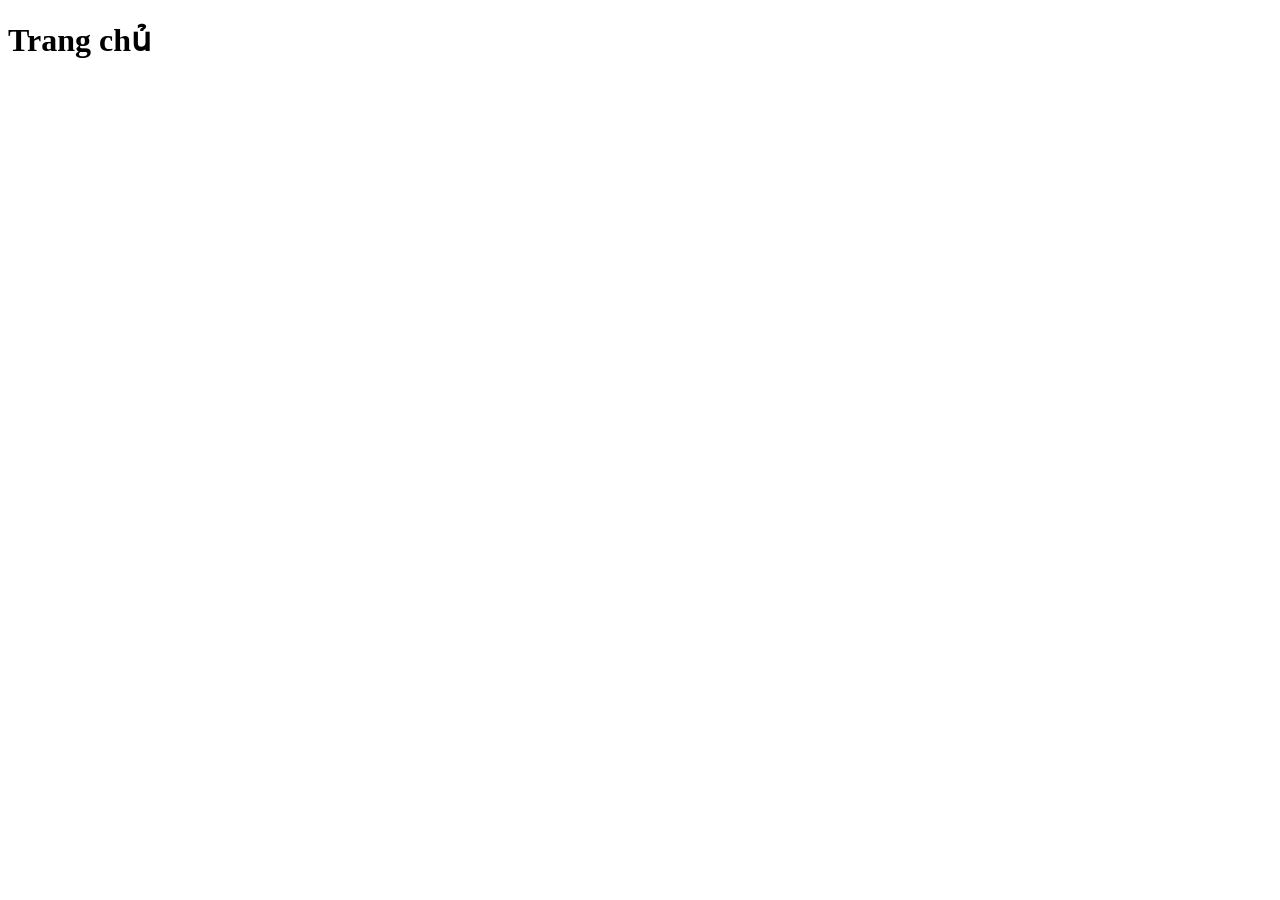
==== index.html @ 049c2d08 "[Khoi-Tao] Cau truc du an, data.js, storage.js, PLAN.md" ====
<!DOCTYPE html>
<html lang="vi">
<head>
  <meta charset="UTF-8">
  <meta name="viewport" content="width=device-width, initial-scale=1">
  <title>Trang chủ - LHU Second Brain</title>
  <link rel="stylesheet" href="css/style.css">
</head>
<body>
  <!-- Chủ file: Hiền. Đây chỉ là khung ban đầu do nhóm trưởng tạo. -->
  <!-- Navbar: copy từ docs/components.md khi Hiền push xong (KB-12) -->
  <header></header>

  <main>
    <h1>Trang chủ</h1>
  </main>

  <footer></footer>

  <!-- Thứ tự nạp script BẮT BUỘC đúng theo mục 8 của PLAN.md; đường dẫn tương đối, không bắt đầu bằng "/" -->
  <script src="js/data.js"></script>
  <script src="js/storage.js"></script>
  <script src="js/logic.js"></script>
  <script src="js/ui.js"></script>
  <script src="js/app.js"></script>
</body>
</html>
---- css/style.css ----
/* style.css - Chủ file: Hiền. biến :root, layout, card, list, responsive. Tiền tố class: kb- */
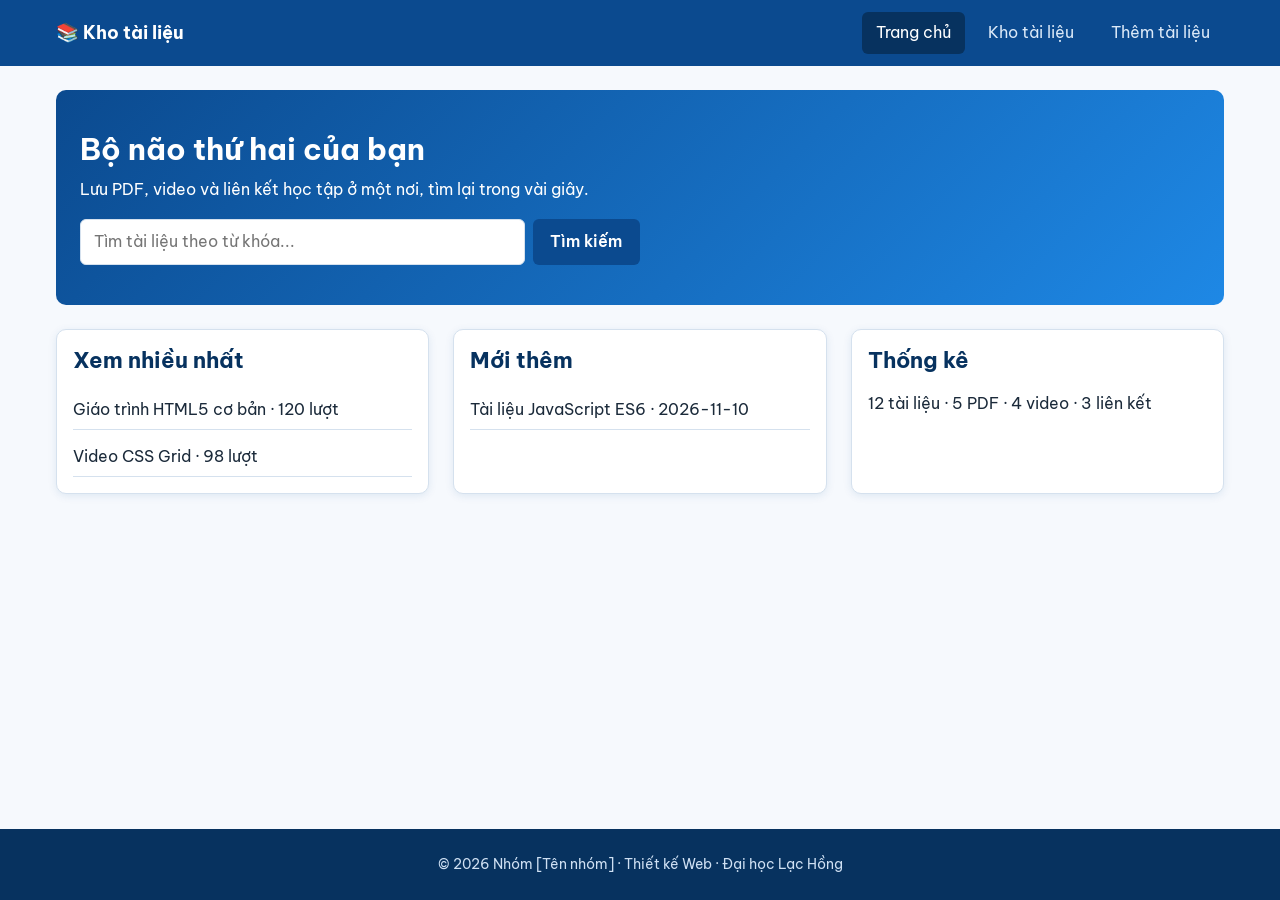
==== commit 92191998: "hoan thanh feature-uiux" ====
--- a/index.html
+++ b/index.html
@@ -3,21 +3,40 @@
 <head>
   <meta charset="UTF-8">
   <meta name="viewport" content="width=device-width, initial-scale=1">
-  <title>Trang chủ - LHU Second Brain</title>
+  <title>Trang chủ · Kho tài liệu cá nhân</title>
   <link rel="stylesheet" href="css/style.css">
 </head>
 <body>
-  <!-- Chủ file: Hiền. Đây chỉ là khung ban đầu do nhóm trưởng tạo. -->
-  <!-- Navbar: copy từ docs/components.md khi Hiền push xong (KB-12) -->
-  <header></header>
-
+  <header class="kb-header">
+    <nav class="kb-nav" aria-label="Điều hướng chính">
+      <a class="kb-brand" href="index.html">📚 Kho tài liệu</a>
+      <input type="checkbox" id="kb-nav-toggle" class="kb-nav__toggle">
+      <label for="kb-nav-toggle" class="kb-nav__burger" aria-label="Mở menu">☰</label>
+      <ul class="kb-nav__menu">
+        <li><a href="index.html" class="kb-active">Trang chủ</a></li>
+        <li><a href="library.html">Kho tài liệu</a></li>
+        <li><a href="add.html">Thêm tài liệu</a></li>
+      </ul>
+    </nav>
+  </header>
   <main>
-    <h1>Trang chủ</h1>
+    <section class="kb-hero">
+      <h1>Bộ não thứ hai của bạn</h1>
+      <p>Lưu PDF, video và liên kết học tập ở một nơi, tìm lại trong vài giây.</p>
+      <form class="kb-hero__search" action="library.html" method="get" role="search">
+        <input class="kb-input" type="search" name="q" placeholder="Tìm tài liệu theo từ khóa..." aria-label="Tìm tài liệu">
+        <button class="kb-btn" type="submit">Tìm kiếm</button>
+      </form>
+    </section>
+    <div class="kb-widgets">
+      <section class="kb-widget"><h2>Xem nhiều nhất</h2><ul id="top-viewed"><li>Giáo trình HTML5 cơ bản · 120 lượt</li><li>Video CSS Grid · 98 lượt</li></ul></section>
+      <section class="kb-widget"><h2>Mới thêm</h2><ul id="recent"><li>Tài liệu JavaScript ES6 · 2026-11-10</li></ul></section>
+      <section class="kb-widget"><h2>Thống kê</h2><div id="stats"><p>12 tài liệu · 5 PDF · 4 video · 3 liên kết</p></div></section>
+    </div>
   </main>
-
-  <footer></footer>
-
-  <!-- Thứ tự nạp script BẮT BUỘC đúng theo mục 8 của PLAN.md; đường dẫn tương đối, không bắt đầu bằng "/" -->
+  <footer class="kb-footer">
+    <p>© 2026 Nhóm [Tên nhóm] · Thiết kế Web · Đại học Lạc Hồng</p>
+  </footer>
   <script src="js/data.js"></script>
   <script src="js/storage.js"></script>
   <script src="js/logic.js"></script>
--- a/css/style.css
+++ b/css/style.css
@@ -1 +1,100 @@
-/* style.css - Chủ file: Hiền. biến :root, layout, card, list, responsive. Tiền tố class: kb- */
+/* KB-11/14/15/16/17/18 · style.css (Hiền) · tiền tố class: kb- */
+@import url('https://fonts.googleapis.com/css2?family=Be+Vietnam+Pro:wght@400;500;600;700&display=swap');
+:root{
+  --kb-primary:#0b4a8f; --kb-primary-dark:#07325f; --kb-accent:#1e88e5; --kb-tint:#e8f1fb;
+  --kb-bg:#f6f9fd; --kb-surface:#fff; --kb-text:#1b2a3a; --kb-muted:#5f7185; --kb-border:#d5e1ee;
+  --kb-pdf:#c62828; --kb-video:#6a1b9a; --kb-link:#00796b;
+  --kb-ok:#2e7d32; --kb-err:#c62828;
+  --kb-radius:10px; --kb-radius-sm:6px; --kb-shadow:0 2px 8px rgba(11,74,143,.10); --kb-shadow-lg:0 8px 20px rgba(11,74,143,.18);
+  --kb-s1:.5rem; --kb-s2:1rem; --kb-s3:1.5rem; --kb-s4:2.5rem;
+  --kb-font:'Be Vietnam Pro',system-ui,-apple-system,'Segoe UI',Roboto,sans-serif;
+}
+*,*::before,*::after{box-sizing:border-box;margin:0;padding:0}
+body{font-family:var(--kb-font);color:var(--kb-text);background:var(--kb-bg);line-height:1.6;min-height:100vh;display:flex;flex-direction:column}
+main{flex:1;width:100%;max-width:1200px;margin:0 auto;padding:var(--kb-s3) var(--kb-s2)}
+a{color:var(--kb-primary);text-decoration:none} img{max-width:100%;display:block}
+h1,h2,h3{line-height:1.3;color:var(--kb-primary-dark)} h2{font-size:1.35rem;margin-bottom:var(--kb-s2)}
+:focus-visible{outline:3px solid var(--kb-accent);outline-offset:2px}
+
+/* Navbar */
+.kb-header{background:var(--kb-primary);position:sticky;top:0;z-index:50}
+.kb-nav{max-width:1200px;margin:0 auto;padding:.75rem var(--kb-s2);display:flex;align-items:center;justify-content:space-between;flex-wrap:wrap}
+.kb-brand{color:#fff;font-weight:700;font-size:1.15rem}
+.kb-nav__toggle{display:none}
+.kb-nav__burger{display:none;color:#fff;font-size:1.6rem;cursor:pointer;min-width:44px;min-height:44px;text-align:center;line-height:44px}
+.kb-nav__menu{display:flex;gap:var(--kb-s1);list-style:none}
+.kb-nav__menu a{color:#dbe9f8;padding:.5rem .9rem;border-radius:var(--kb-radius-sm);display:block;transition:background .2s}
+.kb-nav__menu a:hover,.kb-nav__menu a.kb-active{background:var(--kb-primary-dark);color:#fff}
+.kb-footer{background:var(--kb-primary-dark);color:#cfe0f3;text-align:center;padding:var(--kb-s3) var(--kb-s2);font-size:.9rem}
+
+/* Hero + widget (trang chủ) */
+.kb-hero{background:linear-gradient(135deg,var(--kb-primary),var(--kb-accent));color:#fff;border-radius:var(--kb-radius);padding:var(--kb-s4) var(--kb-s3);margin-bottom:var(--kb-s3)}
+.kb-hero h1{color:#fff;font-size:1.9rem;margin-bottom:var(--kb-s1)}
+.kb-hero p{margin-bottom:var(--kb-s2);max-width:60ch}
+.kb-hero__search{display:flex;gap:var(--kb-s1);max-width:560px}
+.kb-widgets{display:grid;grid-template-columns:repeat(3,1fr);gap:var(--kb-s3)}
+.kb-widget{background:var(--kb-surface);border:1px solid var(--kb-border);border-radius:var(--kb-radius);padding:var(--kb-s2);box-shadow:var(--kb-shadow)}
+.kb-widget ul{list-style:none;display:grid;gap:var(--kb-s1)}
+.kb-widget li{padding:.4rem 0;border-bottom:1px solid var(--kb-border)}
+
+/* Thanh công cụ */
+.kb-toolbar{display:flex;gap:var(--kb-s1);flex-wrap:wrap;align-items:center;background:var(--kb-surface);border:1px solid var(--kb-border);border-radius:var(--kb-radius);padding:var(--kb-s2);margin-bottom:var(--kb-s2)}
+.kb-input,.kb-select{font:inherit;padding:.6rem .8rem;border:1px solid var(--kb-border);border-radius:var(--kb-radius-sm);background:#fff;min-height:44px}
+.kb-input{flex:1 1 240px} .kb-input:focus,.kb-select:focus{border-color:var(--kb-accent)}
+.kb-btn{font:inherit;font-weight:600;padding:.6rem 1.1rem;min-height:44px;border:0;border-radius:var(--kb-radius-sm);background:var(--kb-primary);color:#fff;cursor:pointer;transition:background .2s}
+.kb-btn:hover{background:var(--kb-primary-dark)} .kb-btn:disabled{opacity:.5;cursor:not-allowed}
+.kb-btn--ghost{background:var(--kb-tint);color:var(--kb-primary)} .kb-btn--ghost:hover{background:var(--kb-border)}
+.kb-btn--active{background:var(--kb-primary);color:#fff}
+.kb-view-toggle{display:flex;gap:4px}
+.kb-result-count{color:var(--kb-muted);margin:var(--kb-s1) 0 var(--kb-s2)}
+
+/* Chip tag */
+.kb-chips{display:flex;flex-wrap:wrap;gap:var(--kb-s1);margin-bottom:var(--kb-s1)}
+.kb-chip{font:inherit;font-size:.85rem;padding:.35rem .85rem;min-height:36px;border:1px solid var(--kb-border);border-radius:999px;background:#fff;color:var(--kb-primary);cursor:pointer;transition:all .2s}
+.kb-chip:hover{background:var(--kb-tint);border-color:var(--kb-accent)}
+.kb-chip--active{background:var(--kb-primary);border-color:var(--kb-primary);color:#fff}
+
+/* Badge định dạng */
+.kb-badge{display:inline-block;font-size:.75rem;font-weight:700;padding:.15rem .6rem;border-radius:4px;color:#fff;background:var(--kb-primary)}
+.kb-badge--pdf{background:var(--kb-pdf)} .kb-badge--video{background:var(--kb-video)} .kb-badge--link{background:var(--kb-link)}
+
+/* Card view (mặc định) – CSS Grid */
+.kb-doc-container{display:grid;grid-template-columns:repeat(3,1fr);gap:var(--kb-s3)}
+.kb-card{background:var(--kb-surface);border:1px solid var(--kb-border);border-radius:var(--kb-radius);padding:var(--kb-s2);box-shadow:var(--kb-shadow);display:flex;flex-direction:column;gap:var(--kb-s1);transition:transform .2s,box-shadow .2s}
+.kb-card:hover{transform:translateY(-3px);box-shadow:var(--kb-shadow-lg)}
+.kb-card__title{font-size:1.05rem} .kb-card__title a{color:inherit}
+.kb-card__desc{color:var(--kb-muted);font-size:.92rem;display:-webkit-box;-webkit-line-clamp:2;-webkit-box-orient:vertical;overflow:hidden}
+.kb-card__tags{list-style:none;display:flex;flex-wrap:wrap;gap:4px}
+.kb-tag{font-size:.75rem;background:var(--kb-tint);color:var(--kb-primary);padding:.1rem .55rem;border-radius:999px}
+.kb-card__meta{margin-top:auto;display:flex;justify-content:space-between;font-size:.8rem;color:var(--kb-muted)}
+
+/* List view (Flexbox) – thêm class lên #doc-container */
+.kb-doc-container.kb-view-list{display:flex;flex-direction:column;gap:var(--kb-s1)}
+.kb-view-list .kb-card{flex-direction:row;align-items:center;flex-wrap:wrap;gap:var(--kb-s2);padding:.75rem var(--kb-s2)}
+.kb-view-list .kb-card__title{flex:1 1 220px;min-width:0}
+.kb-view-list .kb-card__desc{display:none}
+.kb-view-list .kb-card__meta{margin-top:0;gap:var(--kb-s2);justify-content:flex-start}
+.kb-view-list .kb-card:hover{transform:none}
+
+/* Trạng thái rỗng + toast */
+.kb-empty{grid-column:1/-1;text-align:center;padding:var(--kb-s4) var(--kb-s2);background:var(--kb-surface);border:2px dashed var(--kb-border);border-radius:var(--kb-radius);color:var(--kb-muted)}
+.kb-empty p{margin-bottom:var(--kb-s2)}
+.kb-toast{position:fixed;bottom:1.25rem;left:50%;transform:translateX(-50%);padding:.75rem 1.25rem;border-radius:var(--kb-radius-sm);color:#fff;box-shadow:var(--kb-shadow-lg);z-index:100;animation:kb-pop .25s ease}
+.kb-toast--success{background:var(--kb-ok)} .kb-toast--error{background:var(--kb-err)}
+@keyframes kb-pop{from{opacity:0;transform:translate(-50%,10px)}to{opacity:1;transform:translate(-50%,0)}}
+@media (prefers-reduced-motion:reduce){*{transition:none!important;animation:none!important}}
+
+/* Responsive */
+@media (max-width:1024px){.kb-doc-container{grid-template-columns:repeat(2,1fr)}.kb-widgets{grid-template-columns:1fr 1fr}}
+@media (max-width:768px){
+  .kb-nav__burger{display:block}
+  .kb-nav__menu{display:none;flex-direction:column;width:100%;padding-top:var(--kb-s1)}
+  .kb-nav__toggle:checked ~ .kb-nav__menu{display:flex}
+  .kb-toolbar{flex-direction:column;align-items:stretch}
+  .kb-view-toggle .kb-btn{flex:1}
+}
+@media (max-width:600px){
+  .kb-doc-container,.kb-widgets{grid-template-columns:1fr}
+  .kb-hero{padding:var(--kb-s3) var(--kb-s2)} .kb-hero h1{font-size:1.5rem}
+  .kb-hero__search{flex-direction:column}
+}
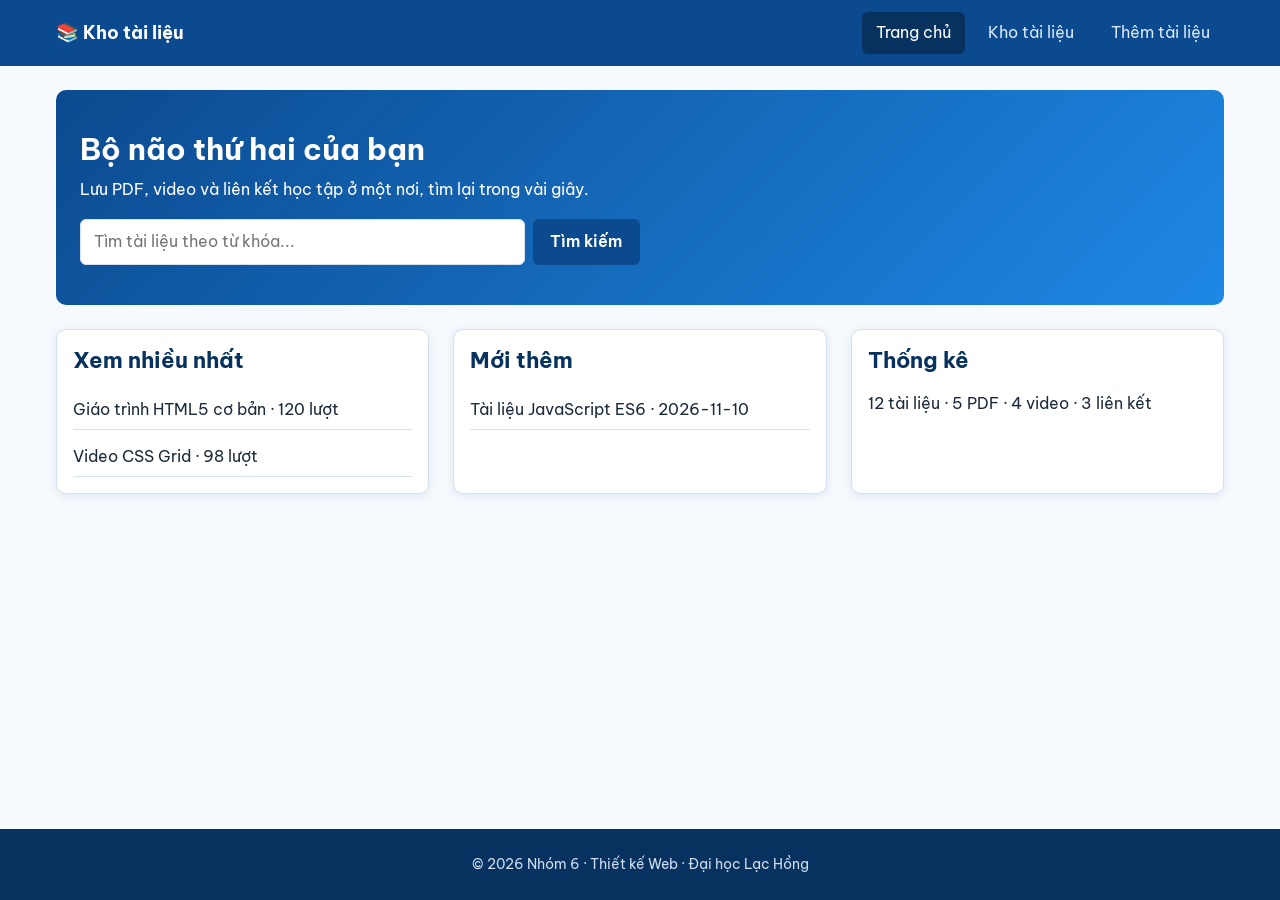
==== commit f0adb293: "sua html" ====
--- a/index.html
+++ b/index.html
@@ -35,7 +35,7 @@
     </div>
   </main>
   <footer class="kb-footer">
-    <p>© 2026 Nhóm [Tên nhóm] · Thiết kế Web · Đại học Lạc Hồng</p>
+    <p>© 2026 Nhóm 6 · Thiết kế Web · Đại học Lạc Hồng</p>
   </footer>
   <script src="js/data.js"></script>
   <script src="js/storage.js"></script>
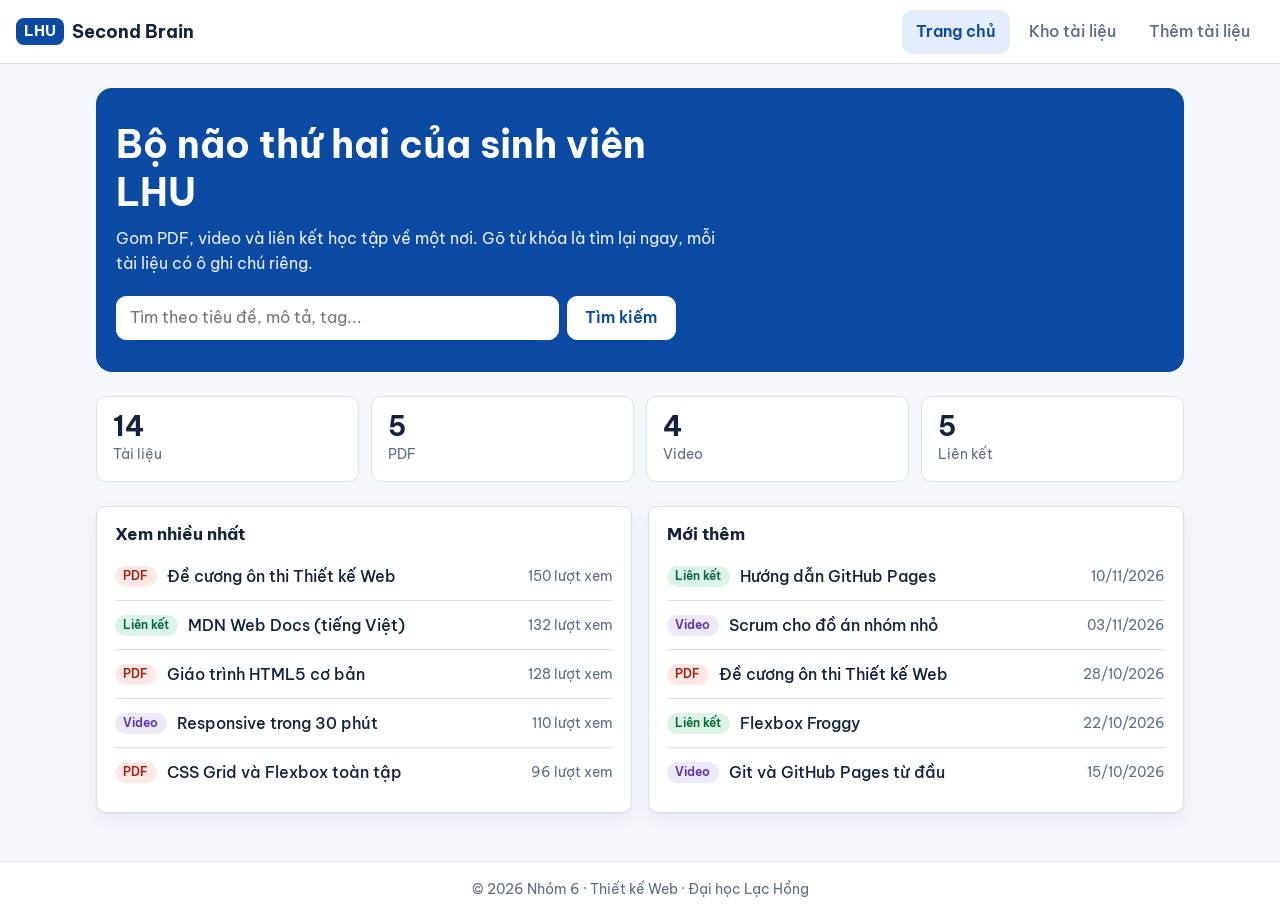
==== commit 1dad17d2: "[Single-Page] Thay 4 trang bằng bản một trang index.html" ====
--- a/index.html
+++ b/index.html
@@ -1,46 +1,499 @@
 <!DOCTYPE html>
 <html lang="vi">
 <head>
-  <meta charset="UTF-8">
-  <meta name="viewport" content="width=device-width, initial-scale=1">
-  <title>Trang chủ · Kho tài liệu cá nhân</title>
-  <link rel="stylesheet" href="css/style.css">
+<meta charset="UTF-8">
+<meta name="viewport" content="width=device-width, initial-scale=1, viewport-fit=cover">
+<title>LHU Second Brain · Kho tài liệu cá nhân</title>
+<link rel="preconnect" href="https://fonts.googleapis.com">
+<link rel="stylesheet" href="https://fonts.googleapis.com/css2?family=Be+Vietnam+Pro:wght@400;500;600;700&display=swap">
+<style>
+:root{
+  --bg:#f4f7fc;--surface:#fff;--ink:#14213d;--muted:#5b6b88;--line:#d9e1ef;
+  --primary:#0b4aa2;--primary-ink:#fff;--primary-soft:#e4edfb;--danger:#b42318;--ok:#067647;
+  --pdf-bg:#fde8e6;--pdf-fg:#a3200f;--video-bg:#eee8fb;--video-fg:#5a32b0;--link-bg:#dcf4e6;--link-fg:#05683e;
+  --r:10px;--shadow:0 1px 2px rgba(20,33,61,.06),0 6px 18px rgba(20,33,61,.06);
+  --font:"Be Vietnam Pro",system-ui,-apple-system,"Segoe UI",Roboto,Arial,sans-serif;
+  color-scheme:light;
+  box-sizing:border-box;padding-top:env(safe-area-inset-top,0px);padding-bottom:env(safe-area-inset-bottom,0px);
+}
+@media (prefers-color-scheme:dark){:root:not([data-theme="light"]){
+  --bg:#0c1426;--surface:#14203a;--ink:#e8eefb;--muted:#9fb0cf;--line:#26385c;
+  --primary:#6aa4ff;--primary-ink:#06142e;--primary-soft:#1a2c52;--danger:#ff8a7a;--ok:#5fd39b;
+  --pdf-bg:#4a1d18;--pdf-fg:#ffb4a8;--video-bg:#33265c;--video-fg:#cdb8ff;--link-bg:#12402c;--link-fg:#8be0b4;
+  --shadow:none;color-scheme:dark}}
+:root[data-theme="dark"]{
+  --bg:#0c1426;--surface:#14203a;--ink:#e8eefb;--muted:#9fb0cf;--line:#26385c;
+  --primary:#6aa4ff;--primary-ink:#06142e;--primary-soft:#1a2c52;--danger:#ff8a7a;--ok:#5fd39b;
+  --pdf-bg:#4a1d18;--pdf-fg:#ffb4a8;--video-bg:#33265c;--video-fg:#cdb8ff;--link-bg:#12402c;--link-fg:#8be0b4;
+  --shadow:none;color-scheme:dark}
+html{height:100%;scroll-padding-top:env(safe-area-inset-top,0px)}
+*,*::before,*::after{box-sizing:inherit}
+body{margin:0;min-height:100%;background:var(--bg);color:var(--ink);font:400 16px/1.6 var(--font);display:flex;flex-direction:column}
+h1,h2,h3{line-height:1.25;margin:0}
+button,input,select,textarea{font:inherit;color:inherit}
+a{color:var(--primary)}
+:focus-visible{outline:3px solid var(--primary);outline-offset:2px}
+.wrap{width:100%;max-width:1120px;margin:0 auto;padding:0 1rem}
+
+/* Header */
+.top{background:var(--surface);border-bottom:1px solid var(--line)}
+.nav{display:flex;align-items:center;justify-content:space-between;gap:.75rem;flex-wrap:wrap;padding:.6rem 1rem}
+.brand{font-weight:700;font-size:1.1rem;color:var(--ink);text-decoration:none;display:flex;gap:.5rem;align-items:center}
+.brand b{background:var(--primary);color:var(--primary-ink);border-radius:8px;padding:.1rem .5rem;font-size:.95rem}
+.menu{display:flex;gap:.25rem;list-style:none;margin:0;padding:0;flex-wrap:wrap}
+.menu a{display:inline-flex;align-items:center;min-height:44px;padding:0 .9rem;border-radius:var(--r);text-decoration:none;color:var(--muted);font-weight:500}
+.menu a:hover{background:var(--primary-soft);color:var(--ink)}
+.menu a[aria-current="page"]{background:var(--primary-soft);color:var(--primary);font-weight:600}
+main{flex:1;padding:1.5rem 0 3rem}
+.view[hidden]{display:none}
+
+/* Buttons & fields */
+.btn{display:inline-flex;align-items:center;justify-content:center;gap:.4rem;min-height:44px;padding:0 1.1rem;border-radius:var(--r);border:1px solid var(--primary);background:var(--primary);color:var(--primary-ink);font-weight:600;cursor:pointer;text-decoration:none;transition:filter .15s,background .15s}
+.btn:hover{filter:brightness(1.08)}
+.btn:disabled,.btn[aria-disabled="true"]{opacity:.45;cursor:not-allowed;filter:none}
+.btn.ghost{background:transparent;color:var(--primary)}
+.btn.ghost:hover{background:var(--primary-soft)}
+.btn.danger{background:transparent;border-color:var(--danger);color:var(--danger)}
+.input{width:100%;min-height:44px;padding:.5rem .8rem;border:1px solid var(--line);border-radius:var(--r);background:var(--surface)}
+textarea.input{resize:vertical;min-height:7rem}
+.input[aria-invalid="true"]{border-color:var(--danger)}
+.err{display:block;min-height:1.25rem;color:var(--danger);font-size:.85rem}
+
+/* Hero */
+.hero{background:var(--primary);color:var(--primary-ink);border-radius:16px;padding:2rem 1.25rem;margin-bottom:1.5rem}
+.hero h1{font-size:clamp(1.6rem,4vw,2.4rem);max-width:20ch}
+.hero p{margin:.6rem 0 1.2rem;max-width:56ch;opacity:.92}
+.hero form{display:flex;gap:.5rem;flex-wrap:wrap;max-width:560px}
+.hero .input{flex:1 1 220px;color:#14213d;background:#fff;border-color:#fff}
+.hero .btn{background:#fff;color:#0b4aa2;border-color:#fff}
+
+/* Home */
+.stats{display:grid;grid-template-columns:repeat(4,1fr);gap:.75rem;margin-bottom:1.5rem}
+.stat{background:var(--surface);border:1px solid var(--line);border-radius:var(--r);padding:.9rem 1rem}
+.stat strong{display:block;font-size:1.7rem;line-height:1.1}
+.stat span{color:var(--muted);font-size:.9rem}
+.cols{display:grid;grid-template-columns:1fr 1fr;gap:1rem}
+.panel{background:var(--surface);border:1px solid var(--line);border-radius:var(--r);padding:1rem 1.1rem;box-shadow:var(--shadow)}
+.panel h2{font-size:1.05rem;margin-bottom:.5rem}
+.rows{list-style:none;margin:0;padding:0}
+.rows li+li{border-top:1px solid var(--line)}
+.row-btn{width:100%;display:flex;align-items:center;gap:.6rem;min-height:48px;padding:.4rem 0;background:none;border:0;text-align:left;cursor:pointer}
+.row-btn:hover .row-t{color:var(--primary)}
+.row-t{flex:1;font-weight:500;min-width:0}
+.row-m{color:var(--muted);font-size:.85rem;white-space:nowrap}
+
+/* Badge, chips */
+.badge{display:inline-block;padding:.05rem .55rem;border-radius:99px;font-size:.78rem;font-weight:600;white-space:nowrap}
+.badge.pdf{background:var(--pdf-bg);color:var(--pdf-fg)}
+.badge.video{background:var(--video-bg);color:var(--video-fg)}
+.badge.link{background:var(--link-bg);color:var(--link-fg)}
+.chips{display:flex;flex-wrap:wrap;gap:.4rem}
+.chip{min-height:44px;padding:0 .9rem;border-radius:99px;border:1px solid var(--line);background:var(--surface);cursor:pointer;transition:background .15s}
+.chip:hover{background:var(--primary-soft)}
+.chip[aria-pressed="true"]{background:var(--primary);border-color:var(--primary);color:var(--primary-ink);font-weight:600}
+.tag{display:inline-block;padding:0 .5rem;border-radius:6px;background:var(--primary-soft);color:var(--primary);font-size:.8rem}
+
+/* Library */
+.page-h{font-size:1.6rem;margin-bottom:1rem}
+.toolbar{display:grid;grid-template-columns:1fr auto auto auto;gap:.5rem;margin-bottom:.9rem}
+.seg{display:flex;border:1px solid var(--line);border-radius:var(--r);overflow:hidden}
+.seg button{min-height:44px;padding:0 .9rem;border:0;background:var(--surface);cursor:pointer}
+.seg button[aria-pressed="true"]{background:var(--primary);color:var(--primary-ink);font-weight:600}
+.count{color:var(--muted);margin:.9rem 0 .75rem}
+.docs.card-view{display:grid;grid-template-columns:repeat(3,1fr);gap:1rem}
+.doc{background:var(--surface);border:1px solid var(--line);border-radius:var(--r);padding:1rem;cursor:pointer;display:flex;flex-direction:column;gap:.5rem;transition:border-color .15s,box-shadow .15s}
+.doc:hover{border-color:var(--primary);box-shadow:var(--shadow)}
+.doc h3{font-size:1.02rem}
+.doc .desc{margin:0;color:var(--muted);font-size:.92rem;display:-webkit-box;-webkit-line-clamp:2;-webkit-box-orient:vertical;overflow:hidden}
+.doc .tags{display:flex;flex-wrap:wrap;gap:.3rem}
+.doc .meta{margin-top:auto;display:flex;justify-content:space-between;gap:.5rem;color:var(--muted);font-size:.82rem}
+.docs.list-view{display:flex;flex-direction:column;gap:.5rem}
+.list-view .doc{flex-direction:row;flex-wrap:wrap;align-items:center;gap:.4rem .8rem;padding:.6rem .9rem}
+.list-view .doc h3{flex:1 1 220px;min-width:0}
+.list-view .doc .desc{display:none}
+.list-view .doc .meta{margin:0;gap:.8rem}
+.empty{text-align:center;padding:2.5rem 1rem;background:var(--surface);border:1px dashed var(--line);border-radius:var(--r)}
+.empty h2{font-size:1.15rem;margin-bottom:.4rem}
+.empty p{color:var(--muted);margin:0 0 1rem}
+
+/* Detail & form */
+.back{margin-bottom:1rem}
+.grid2{display:grid;grid-template-columns:1.3fr 1fr;gap:1rem;align-items:start}
+.card{background:var(--surface);border:1px solid var(--line);border-radius:var(--r);padding:1.25rem;box-shadow:var(--shadow)}
+.dmeta{display:flex;flex-wrap:wrap;gap:.4rem .9rem;align-items:center;color:var(--muted);font-size:.9rem;margin-bottom:.7rem}
+.card h1{font-size:1.6rem;margin-bottom:.7rem}
+.sum{background:var(--bg);border-radius:var(--r);padding:.8rem 1rem;margin:1rem 0}
+.sum b{display:block;font-size:.85rem;color:var(--muted);margin-bottom:.2rem}
+.sum p{margin:0}
+.actions{display:flex;gap:.5rem;flex-wrap:wrap;margin-top:.5rem}
+.foot{display:flex;justify-content:space-between;gap:.5rem;margin:.2rem 0 .6rem;color:var(--muted);font-size:.85rem}
+.rel{margin-top:1.5rem}
+.rel h2{font-size:1.1rem;margin-bottom:.6rem}
+.sub{color:var(--muted);margin:.2rem 0 1rem}
+.form{max-width:680px}
+.f2{display:grid;grid-template-columns:2fr 1fr;gap:1rem}
+label{display:block;font-weight:600;margin-bottom:.25rem}
+label small{font-weight:400;color:var(--muted)}
+.fg{margin-bottom:.4rem}
+.state{max-width:520px;margin:2rem auto;text-align:center}
+
+/* Toast */
+.toast{position:fixed;left:50%;bottom:calc(1.25rem + env(safe-area-inset-bottom,0px));transform:translate(-50%,20px);opacity:0;pointer-events:none;background:var(--ink);color:var(--bg);padding:.7rem 1.1rem;border-radius:var(--r);font-weight:500;transition:opacity .2s,transform .2s;max-width:90vw;z-index:20}
+.toast.show{opacity:1;transform:translate(-50%,0)}
+.toast.error{background:var(--danger);color:#fff}
+.foot-site{border-top:1px solid var(--line);background:var(--surface);color:var(--muted);text-align:center;padding:1rem;font-size:.88rem}
+
+@media (max-width:900px){
+  .docs.card-view{grid-template-columns:repeat(2,1fr)}
+  .grid2,.cols{grid-template-columns:1fr}
+  .toolbar{grid-template-columns:1fr 1fr}
+  .toolbar .input{grid-column:1/-1}
+}
+@media (max-width:560px){
+  .docs.card-view{grid-template-columns:1fr}
+  .stats{grid-template-columns:repeat(2,1fr)}
+  .f2{grid-template-columns:1fr}
+  .toolbar{grid-template-columns:1fr}
+  .seg button{flex:1}
+}
+@media (prefers-reduced-motion:reduce){*{transition:none!important}}
+</style>
 </head>
 <body>
-  <header class="kb-header">
-    <nav class="kb-nav" aria-label="Điều hướng chính">
-      <a class="kb-brand" href="index.html">📚 Kho tài liệu</a>
-      <input type="checkbox" id="kb-nav-toggle" class="kb-nav__toggle">
-      <label for="kb-nav-toggle" class="kb-nav__burger" aria-label="Mở menu">☰</label>
-      <ul class="kb-nav__menu">
-        <li><a href="index.html" class="kb-active">Trang chủ</a></li>
-        <li><a href="library.html">Kho tài liệu</a></li>
-        <li><a href="add.html">Thêm tài liệu</a></li>
-      </ul>
-    </nav>
-  </header>
-  <main>
-    <section class="kb-hero">
-      <h1>Bộ não thứ hai của bạn</h1>
-      <p>Lưu PDF, video và liên kết học tập ở một nơi, tìm lại trong vài giây.</p>
-      <form class="kb-hero__search" action="library.html" method="get" role="search">
-        <input class="kb-input" type="search" name="q" placeholder="Tìm tài liệu theo từ khóa..." aria-label="Tìm tài liệu">
-        <button class="kb-btn" type="submit">Tìm kiếm</button>
-      </form>
-    </section>
-    <div class="kb-widgets">
-      <section class="kb-widget"><h2>Xem nhiều nhất</h2><ul id="top-viewed"><li>Giáo trình HTML5 cơ bản · 120 lượt</li><li>Video CSS Grid · 98 lượt</li></ul></section>
-      <section class="kb-widget"><h2>Mới thêm</h2><ul id="recent"><li>Tài liệu JavaScript ES6 · 2026-11-10</li></ul></section>
-      <section class="kb-widget"><h2>Thống kê</h2><div id="stats"><p>12 tài liệu · 5 PDF · 4 video · 3 liên kết</p></div></section>
+<header class="top">
+  <nav class="nav" aria-label="Điều hướng chính">
+    <a class="brand" href="#home"><b>LHU</b> Second Brain</a>
+    <ul class="menu">
+      <li><a href="#home" data-nav="home">Trang chủ</a></li>
+      <li><a href="#library" data-nav="library">Kho tài liệu</a></li>
+      <li><a href="#add" data-nav="add">Thêm tài liệu</a></li>
+    </ul>
+  </nav>
+</header>
+
+<main>
+<div class="wrap">
+
+<!-- TRANG CHỦ -->
+<section class="view" id="v-home" hidden>
+  <div class="hero">
+    <h1>Bộ não thứ hai của sinh viên LHU</h1>
+    <p>Gom PDF, video và liên kết học tập về một nơi. Gõ từ khóa là tìm lại ngay, mỗi tài liệu có ô ghi chú riêng.</p>
+    <form id="hero-form" role="search">
+      <input class="input" id="hero-q" type="search" placeholder="Tìm theo tiêu đề, mô tả, tag..." aria-label="Tìm tài liệu" autocomplete="off">
+      <button class="btn" type="submit">Tìm kiếm</button>
+    </form>
+  </div>
+  <div class="stats" id="stats"></div>
+  <div class="cols">
+    <section class="panel"><h2>Xem nhiều nhất</h2><ul class="rows" id="top-viewed"></ul></section>
+    <section class="panel"><h2>Mới thêm</h2><ul class="rows" id="recent"></ul></section>
+  </div>
+</section>
+
+<!-- KHO TÀI LIỆU -->
+<section class="view" id="v-library" hidden>
+  <h1 class="page-h">Kho tài liệu</h1>
+  <div class="toolbar">
+    <input class="input" id="search-input" type="search" placeholder="Tìm theo tiêu đề, mô tả, tag..." aria-label="Tìm tài liệu" autocomplete="off">
+    <select class="input" id="type-filter" aria-label="Lọc theo định dạng">
+      <option value="all">Tất cả định dạng</option><option value="pdf">PDF</option><option value="video">Video</option><option value="link">Liên kết</option>
+    </select>
+    <select class="input" id="sort-select" aria-label="Sắp xếp">
+      <option value="views">Xem nhiều nhất</option><option value="date">Mới nhất</option><option value="title">Tên A → Z</option>
+    </select>
+    <div class="seg" id="view-toggle" role="group" aria-label="Kiểu hiển thị">
+      <button type="button" data-view="card" aria-pressed="true">Thẻ</button>
+      <button type="button" data-view="list" aria-pressed="false">Danh sách</button>
     </div>
-  </main>
-  <footer class="kb-footer">
-    <p>© 2026 Nhóm 6 · Thiết kế Web · Đại học Lạc Hồng</p>
-  </footer>
-  <script src="js/data.js"></script>
-  <script src="js/storage.js"></script>
-  <script src="js/logic.js"></script>
-  <script src="js/ui.js"></script>
-  <script src="js/app.js"></script>
+  </div>
+  <div class="chips" id="tag-chips" aria-label="Lọc theo tag"></div>
+  <p class="count" id="result-count" aria-live="polite"></p>
+  <div class="docs card-view" id="doc-container"></div>
+</section>
+
+<!-- CHI TIẾT -->
+<section class="view" id="v-detail" hidden>
+  <div class="back"><a class="btn ghost" href="#library">← Quay về Kho tài liệu</a></div>
+  <div class="card state" id="not-found" hidden>
+    <h2>Không tìm thấy tài liệu</h2>
+    <p class="sub">Tài liệu không tồn tại hoặc bạn mở trang này khi chưa chọn tài liệu nào.</p>
+    <a class="btn" href="#library">Về Kho tài liệu</a>
+  </div>
+  <div id="detail-body" hidden>
+    <div class="grid2">
+      <article class="card">
+        <div class="dmeta"><span class="badge" id="d-badge"></span><span id="d-date"></span><span id="d-views"></span></div>
+        <h1 id="d-title"></h1>
+        <div class="chips" id="d-tags"></div>
+        <div class="sum"><b>Mô tả</b><p id="d-desc"></p></div>
+        <div class="actions"><a class="btn" id="d-open" target="_blank" rel="noopener noreferrer">Mở tài liệu</a></div>
+      </article>
+      <aside class="card">
+        <h2>Ghi chú cá nhân</h2>
+        <p class="sub">Ghi chú riêng của bạn về tài liệu này, tối đa 500 ký tự.</p>
+        <label class="sr" for="note" style="position:absolute;left:-9999px">Ghi chú</label>
+        <textarea class="input" id="note" maxlength="500" placeholder="Viết ghi chú của bạn ở đây..."></textarea>
+        <div class="foot"><span class="err" id="note-err"></span><span id="note-count">0/500</span></div>
+        <div class="actions">
+          <button class="btn" id="note-save" type="button">Lưu ghi chú</button>
+          <button class="btn danger" id="note-del" type="button">Xóa ghi chú</button>
+        </div>
+      </aside>
+    </div>
+    <section class="rel" id="rel-sec" hidden><h2>Tài liệu liên quan</h2><div class="docs card-view" id="rel-grid"></div></section>
+  </div>
+</section>
+
+<!-- THÊM TÀI LIỆU -->
+<section class="view" id="v-add" hidden>
+  <div class="card form">
+    <h1 class="page-h" style="margin-bottom:.2rem">Thêm tài liệu mới</h1>
+    <p class="sub">Điền thông tin bên dưới. Nút lưu sẽ bật khi mọi trường hợp lệ.</p>
+    <form id="add-form" novalidate>
+      <div class="f2">
+        <div class="fg"><label for="f-title">Tiêu đề</label>
+          <input class="input" id="f-title" maxlength="100" placeholder="VD: Giáo trình HTML5 cơ bản" autocomplete="off">
+          <span class="err" id="e-title"></span></div>
+        <div class="fg"><label for="f-type">Định dạng</label>
+          <select class="input" id="f-type"><option value="">-- Chọn --</option><option value="pdf">PDF</option><option value="video">Video</option><option value="link">Liên kết</option></select>
+          <span class="err" id="e-type"></span></div>
+      </div>
+      <div class="fg"><label for="f-url">Đường dẫn URL <small id="url-hint">(bắt buộc với Video và Liên kết)</small></label>
+        <input class="input" id="f-url" type="url" placeholder="https://example.com/tai-lieu" autocomplete="off">
+        <span class="err" id="e-url"></span></div>
+      <div class="fg"><label for="f-tags">Tags <small>(cách nhau bằng dấu phẩy, tối đa 5)</small></label>
+        <input class="input" id="f-tags" placeholder="VD: html, css, ôn thi" autocomplete="off">
+        <span class="err" id="e-tags"></span></div>
+      <div class="fg"><label for="f-desc">Mô tả</label>
+        <textarea class="input" id="f-desc" maxlength="200" placeholder="Mô tả ngắn gọn nội dung tài liệu..."></textarea>
+        <div class="foot"><span class="err" id="e-desc"></span><span id="desc-count">0/200</span></div></div>
+      <div class="actions"><button class="btn" id="add-submit" type="submit" disabled>Lưu tài liệu</button><a class="btn ghost" href="#library">Hủy</a></div>
+    </form>
+  </div>
+</section>
+
+</div>
+</main>
+<footer class="foot-site">© 2026 Nhóm 6 · Thiết kế Web · Đại học Lạc Hồng</footer>
+<div class="toast" id="toast" role="status" aria-live="polite"></div>
+
+<script>
+/* ========== DATA (Data Contract: id,title,type,tags,description,url,views,addedAt,note) ========== */
+const DOCUMENTS=[
+{id:1,title:"Giáo trình HTML5 cơ bản",type:"pdf",tags:["html","co-ban"],description:"Cấu trúc trang, thẻ semantic, form và bảng. Phù hợp ôn lại kiến thức nền trước khi làm đồ án.",url:"#",views:128,addedAt:"2026-09-05",note:""},
+{id:2,title:"CSS Grid và Flexbox toàn tập",type:"pdf",tags:["css","layout"],description:"Cách dựng bố cục hai chiều bằng Grid và một chiều bằng Flexbox, kèm ví dụ responsive.",url:"#",views:96,addedAt:"2026-09-12",note:""},
+{id:3,title:"JavaScript thuần: DOM và sự kiện",type:"pdf",tags:["javascript","dom"],description:"Chọn phần tử, gắn sự kiện, tạo và cập nhật giao diện bằng JavaScript không dùng thư viện.",url:"#",views:84,addedAt:"2026-09-20",note:""},
+{id:4,title:"Cẩm nang Git cho làm việc nhóm",type:"pdf",tags:["git","lam-nhom"],description:"Quy trình nhánh, commit, pull request và cách giải quyết xung đột khi nhiều người cùng sửa.",url:"#",views:72,addedAt:"2026-10-01",note:""},
+{id:5,title:"Đề cương ôn thi Thiết kế Web",type:"pdf",tags:["on-thi","html","css"],description:"Tổng hợp câu hỏi trọng tâm và bài tập mẫu của học phần Thiết kế Web.",url:"#",views:150,addedAt:"2026-10-28",note:""},
+{id:6,title:"Responsive trong 30 phút",type:"video",tags:["css","responsive"],description:"Media query, đơn vị tương đối và cách kiểm tra giao diện ở 360, 768 và 1280px.",url:"#",views:110,addedAt:"2026-09-18",note:""},
+{id:7,title:"Luyện Regex kiểm tra form",type:"video",tags:["javascript","regex"],description:"Viết biểu thức chính quy kiểm tra email, URL, số điện thoại và báo lỗi ngay khi gõ.",url:"#",views:67,addedAt:"2026-10-08",note:""},
+{id:8,title:"Git và GitHub Pages từ đầu",type:"video",tags:["git","deploy"],description:"Tạo repo, đẩy code và bật GitHub Pages để có đường dẫn demo công khai.",url:"#",views:58,addedAt:"2026-10-15",note:""},
+{id:9,title:"Scrum cho đồ án nhóm nhỏ",type:"video",tags:["lam-nhom","scrum"],description:"Chia Sprint ngắn, họp nhanh và theo dõi tiến độ bằng bảng Kanban.",url:"#",views:44,addedAt:"2026-11-03",note:""},
+{id:10,title:"MDN Web Docs (tiếng Việt)",type:"link",tags:["html","css","javascript","tra-cuu"],description:"Tài liệu tra cứu chuẩn cho HTML, CSS và JavaScript, có ví dụ chạy thử.",url:"https://developer.mozilla.org/vi/",views:132,addedAt:"2026-09-02",note:""},
+{id:11,title:"Can I use",type:"link",tags:["css","tra-cuu"],description:"Kiểm tra trình duyệt nào hỗ trợ tính năng CSS, HTML hoặc JavaScript bạn định dùng.",url:"https://caniuse.com/",views:49,addedAt:"2026-09-25",note:""},
+{id:12,title:"Regex101",type:"link",tags:["regex","tra-cuu"],description:"Thử và giải thích biểu thức chính quy trực tiếp, hữu ích khi viết validation.",url:"https://regex101.com/",views:61,addedAt:"2026-10-11",note:""},
+{id:13,title:"Flexbox Froggy",type:"link",tags:["css","layout","luyen-tap"],description:"Trò chơi luyện Flexbox qua các màn thử thách ngắn.",url:"https://flexboxfroggy.com/#vi",views:38,addedAt:"2026-10-22",note:""},
+{id:14,title:"Hướng dẫn GitHub Pages",type:"link",tags:["git","deploy"],description:"Trang chính thức hướng dẫn xuất bản website tĩnh từ repository.",url:"https://docs.github.com/en/pages",views:41,addedAt:"2026-11-10",note:""}
+];
+
+/* ========== STORAGE (chỉ nơi này chạm localStorage; có dự phòng bộ nhớ khi bị chặn) ========== */
+const KBStorage=(()=>{
+  const mem={};
+  const read=(k,def)=>{try{const v=localStorage.getItem(k);if(v!==null)return JSON.parse(v)}catch(e){}return mem[k]!==undefined?mem[k]:def};
+  const write=(k,v)=>{mem[k]=v;try{localStorage.setItem(k,JSON.stringify(v))}catch(e){}return true};
+  const userDocs=()=>read("kb_user_docs",[]);
+  const notes=()=>read("kb_notes",{});
+  const views=()=>read("kb_views",{});
+  return{
+    getAllDocuments(){
+      const n=notes(),v=views();
+      return DOCUMENTS.concat(userDocs()).map(d=>({...d,tags:[...d.tags],views:d.views+(v[d.id]||0),note:n[d.id]!==undefined?n[d.id]:d.note}));
+    },
+    addDocument(data){
+      try{
+        const list=userDocs();
+        const id=Math.max(999,...list.map(d=>d.id))+1;
+        const doc={id,title:data.title,type:data.type,tags:data.tags,description:data.description,url:data.url||"#",views:0,addedAt:new Date().toISOString().slice(0,10),note:""};
+        write("kb_user_docs",list.concat(doc));return doc;
+      }catch(e){return null}
+    },
+    increaseViews(id){const v=views();v[id]=(v[id]||0)+1;write("kb_views",v)},
+    saveNote(id,text){const n=notes();n[id]=text;write("kb_notes",n)},
+    deleteNote(id){const n=notes();n[id]="";write("kb_notes",n)}
+  };
+})();
+
+/* ========== LOGIC (hàm thuần, không sửa mảng gốc, không đụng DOM) ========== */
+const vn=s=>String(s).normalize("NFD").replace(/[\u0300-\u036f]/g,"").replace(/đ/g,"d").replace(/Đ/g,"D").toLowerCase().replace(/-/g," ").replace(/\s+/g," ").trim();
+const Logic={
+  filterByKeyword(docs,kw){const k=vn(kw||"");if(!k)return[...docs];return docs.filter(d=>vn([d.title,d.description,...d.tags].join(" ")).includes(k))},
+  filterByType(docs,t){return!t||t==="all"?[...docs]:docs.filter(d=>d.type===t)},
+  filterByTag(docs,tag){return!tag?[...docs]:docs.filter(d=>d.tags.includes(tag))},
+  sortByViews(docs,o="desc"){return[...docs].sort((a,b)=>o==="asc"?a.views-b.views:b.views-a.views)},
+  sortByDate(docs,o="desc"){return[...docs].sort((a,b)=>o==="asc"?Date.parse(a.addedAt)-Date.parse(b.addedAt):Date.parse(b.addedAt)-Date.parse(a.addedAt))},
+  sortByTitle(docs){return[...docs].sort((a,b)=>a.title.localeCompare(b.title,"vi"))},
+  getTopViewed(docs,n=5){return Logic.sortByViews(docs).slice(0,n)},
+  getRecent(docs,n=5){return Logic.sortByDate(docs).slice(0,n)},
+  getAllTags(docs){return[...new Set(docs.flatMap(d=>d.tags))].sort((a,b)=>a.localeCompare(b,"vi"))},
+  countByType(docs){return docs.reduce((c,d)=>{c[d.type]=(c[d.type]||0)+1;return c},{pdf:0,video:0,link:0})},
+  findById(docs,id){return docs.find(d=>d.id===Number(id))||null},
+  findRelated(docs,doc,n=3){
+    return docs.filter(d=>d.id!==doc.id).map(d=>({d,s:d.tags.filter(t=>doc.tags.includes(t)).length*2+(d.type===doc.type?1:0),c:d.tags.filter(t=>doc.tags.includes(t)).length}))
+      .filter(x=>x.c>0).sort((a,b)=>b.s-a.s||b.d.views-a.d.views).slice(0,n).map(x=>x.d)},
+  applyFilters(docs,o){
+    let r=Logic.filterByKeyword(docs,o.keyword);r=Logic.filterByType(r,o.type);r=Logic.filterByTag(r,o.tag);
+    return o.sortBy==="date"?Logic.sortByDate(r):o.sortBy==="title"?Logic.sortByTitle(r):Logic.sortByViews(r)}
+};
+
+/* ========== UI ========== */
+const $=id=>document.getElementById(id);
+const esc=s=>String(s).replace(/[&<>"']/g,c=>({"&":"&amp;","<":"&lt;",">":"&gt;",'"':"&quot;","'":"&#39;"}[c]));
+const TYPE_LABEL={pdf:"PDF",video:"Video",link:"Liên kết"};
+const fmtDate=d=>d.split("-").reverse().join("/");
+const badge=t=>`<span class="badge ${t}">${TYPE_LABEL[t]}</span>`;
+let toastTimer;
+function toast(msg,kind){const t=$("toast");t.textContent=msg;t.className="toast show"+(kind==="error"?" error":"");clearTimeout(toastTimer);toastTimer=setTimeout(()=>t.classList.remove("show"),2200)}
+
+const UI={
+  cards(docs,el){el.innerHTML=docs.map(d=>`<article class="doc" tabindex="0" role="link" data-open="${d.id}" aria-label="${esc(d.title)}">
+    <div>${badge(d.type)}</div><h3>${esc(d.title)}</h3><p class="desc">${esc(d.description)}</p>
+    <div class="tags">${d.tags.map(t=>`<span class="tag">${esc(t)}</span>`).join("")}</div>
+    <div class="meta"><span>${d.views} lượt xem</span><span>${fmtDate(d.addedAt)}</span></div></article>`).join("")},
+  chips(tags,el,active){el.innerHTML=tags.map(t=>`<button class="chip" type="button" data-tag="${esc(t)}" aria-pressed="${t===active}">${esc(t)}</button>`).join("")},
+  empty(el){el.innerHTML=`<div class="empty" style="grid-column:1/-1"><h2>Không tìm thấy tài liệu phù hợp</h2><p>Thử đổi từ khóa hoặc bỏ bớt bộ lọc.</p><button class="btn" type="button" data-clear>Xóa bộ lọc</button></div>`},
+  rows(docs,el,metaFn){el.innerHTML=docs.map(d=>`<li><button class="row-btn" type="button" data-open="${d.id}">${badge(d.type)}<span class="row-t">${esc(d.title)}</span><span class="row-m">${metaFn(d)}</span></button></li>`).join("")}
+};
+
+/* ========== TRẠNG THÁI & ĐIỀU HƯỚNG ========== */
+const state={q:"",type:"all",tag:"",sortBy:"views",view:"card",currentId:null};
+const ROUTES=["home","library","detail","add"];
+
+function route(){
+  const name=ROUTES.includes(location.hash.slice(1))?location.hash.slice(1):"home";
+  ROUTES.forEach(r=>$("v-"+r).hidden=r!==name);
+  document.querySelectorAll("[data-nav]").forEach(a=>{const on=a.dataset.nav===name||(name==="detail"&&a.dataset.nav==="library");on?a.setAttribute("aria-current","page"):a.removeAttribute("aria-current")});
+  ({home:renderHome,library:renderLibrary,detail:renderDetail,add:renderAddForm})[name]();
+  window.scrollTo(0,0);
+}
+function go(name){location.hash==="#"+name?route():(location.hash=name)}
+function openDetail(id){state.currentId=Number(id);KBStorage.increaseViews(state.currentId);go("detail")}  // tăng lượt xem đúng 1 lần mỗi lần mở
+
+/* --- Trang chủ --- */
+function renderHome(){
+  const docs=KBStorage.getAllDocuments(),c=Logic.countByType(docs);
+  $("stats").innerHTML=[[docs.length,"Tài liệu"],[c.pdf,"PDF"],[c.video,"Video"],[c.link,"Liên kết"]].map(([n,l])=>`<div class="stat"><strong>${n}</strong><span>${l}</span></div>`).join("");
+  UI.rows(Logic.getTopViewed(docs),$("top-viewed"),d=>d.views+" lượt xem");
+  UI.rows(Logic.getRecent(docs),$("recent"),d=>fmtDate(d.addedAt));
+}
+
+/* --- Kho tài liệu --- */
+function renderLibrary(){
+  const docs=KBStorage.getAllDocuments();
+  const res=Logic.applyFilters(docs,{keyword:state.q,type:state.type,tag:state.tag,sortBy:state.sortBy});
+  if($("search-input")!==document.activeElement)$("search-input").value=state.q;
+  $("type-filter").value=state.type;$("sort-select").value=state.sortBy;
+  document.querySelectorAll("#view-toggle button").forEach(b=>b.setAttribute("aria-pressed",b.dataset.view===state.view));
+  UI.chips(Logic.getAllTags(docs),$("tag-chips"),state.tag);
+  $("result-count").textContent=res.length?`Tìm thấy ${res.length} tài liệu`:"Không có tài liệu nào";
+  const box=$("doc-container");box.className="docs "+(state.view==="list"?"list-view":"card-view");
+  res.length?UI.cards(res,box):UI.empty(box);
+}
+
+/* --- Chi tiết --- */
+function renderDetail(){
+  const doc=state.currentId!==null?Logic.findById(KBStorage.getAllDocuments(),state.currentId):null;
+  $("not-found").hidden=!!doc;$("detail-body").hidden=!doc;
+  if(!doc)return;
+  const b=$("d-badge");b.className="badge "+doc.type;b.textContent=TYPE_LABEL[doc.type];
+  $("d-date").textContent="Ngày thêm: "+fmtDate(doc.addedAt);$("d-views").textContent=doc.views+" lượt xem";
+  $("d-title").textContent=doc.title;$("d-desc").textContent=doc.description;
+  $("d-tags").innerHTML=doc.tags.map(t=>`<button class="chip" type="button" data-tag-go="${esc(t)}">${esc(t)}</button>`).join("");
+  const open=$("d-open"),has=doc.url&&doc.url!=="#";
+  has?(open.href=doc.url,open.removeAttribute("aria-disabled"),open.textContent="Mở tài liệu"):(open.removeAttribute("href"),open.setAttribute("aria-disabled","true"),open.textContent="Chưa có đường dẫn");
+  $("note").value=doc.note;updateNoteCount();$("note-err").textContent="";
+  const rel=Logic.findRelated(KBStorage.getAllDocuments(),doc,3);
+  $("rel-sec").hidden=!rel.length;UI.cards(rel,$("rel-grid"));
+}
+function updateNoteCount(){$("note-count").textContent=$("note").value.length+"/500"}
+
+/* --- Form thêm --- */
+const URL_RE=/^https?:\/\/[^\s/$.?#][^\s]*\.[^\s]{2,}$/i;
+const slug=s=>vn(s).replace(/[^a-z0-9 ]/g,"").trim().replace(/\s+/g,"-");
+const touched={};
+function parseTags(raw){return[...new Set(raw.split(",").map(slug).filter(Boolean))]}
+function validate(){
+  const e={},title=$("f-title").value.trim(),type=$("f-type").value,url=$("f-url").value.trim(),tags=parseTags($("f-tags").value),desc=$("f-desc").value.trim();
+  if(title.length<3||title.length>100)e.title="Tiêu đề cần từ 3 đến 100 ký tự";
+  if(!type)e.type="Hãy chọn định dạng";
+  if(url?!URL_RE.test(url):type&&type!=="pdf")e.url=url?"Đường dẫn cần bắt đầu bằng http:// hoặc https://":"Video và Liên kết cần có đường dẫn";
+  if(!tags.length)e.tags="Nhập ít nhất 1 tag";
+  else if(tags.length>5)e.tags="Tối đa 5 tag";
+  else if(tags.some(t=>t.length<2||t.length>20))e.tags="Mỗi tag cần từ 2 đến 20 ký tự";
+  if(!desc)e.desc="Hãy nhập mô tả ngắn";else if(desc.length>200)e.desc="Mô tả tối đa 200 ký tự";
+  return{e,data:{title,type,url,tags,description:desc}};
+}
+function refreshForm(){
+  const{e}=validate();
+  ["title","type","url","tags","desc"].forEach(k=>{
+    const show=touched[k]&&e[k],inp=$("f-"+k);
+    $("e-"+k).textContent=show?e[k]:"";inp.setAttribute("aria-invalid",show?"true":"false");
+  });
+  $("desc-count").textContent=$("f-desc").value.length+"/200";
+  $("url-hint").textContent=$("f-type").value==="pdf"?"(có thể để trống với PDF)":"(bắt buộc với Video và Liên kết)";
+  $("add-submit").disabled=Object.keys(e).length>0;
+}
+function renderAddForm(){$("add-form").reset();Object.keys(touched).forEach(k=>delete touched[k]);refreshForm()}
+
+/* ========== SỰ KIỆN ========== */
+document.addEventListener("click",ev=>{
+  const t=ev.target;
+  const open=t.closest("[data-open]");if(open){openDetail(open.dataset.open);return}
+  const chip=t.closest("#tag-chips [data-tag]");
+  if(chip){state.tag=state.tag===chip.dataset.tag?"":chip.dataset.tag;renderLibrary();return}
+  const tg=t.closest("[data-tag-go]");if(tg){state.tag=tg.dataset.tagGo;state.q="";state.type="all";go("library");return}
+  if(t.closest("[data-clear]")){Object.assign(state,{q:"",type:"all",tag:""});renderLibrary();return}
+  const v=t.closest("#view-toggle button");if(v){state.view=v.dataset.view;renderLibrary()}
+});
+document.addEventListener("keydown",ev=>{
+  if(ev.key==="Enter"&&ev.target.matches(".doc[data-open]"))openDetail(ev.target.dataset.open);
+});
+$("hero-form").addEventListener("submit",ev=>{ev.preventDefault();Object.assign(state,{q:$("hero-q").value.trim(),type:"all",tag:""});go("library")});
+$("search-input").addEventListener("input",ev=>{state.q=ev.target.value;renderLibrary()});
+$("type-filter").addEventListener("change",ev=>{state.type=ev.target.value;renderLibrary()});
+$("sort-select").addEventListener("change",ev=>{state.sortBy=ev.target.value;renderLibrary()});
+
+$("note").addEventListener("input",()=>{updateNoteCount();$("note-err").textContent=""});
+$("note-save").addEventListener("click",()=>{
+  const text=$("note").value.trim();
+  if(!text){$("note-err").textContent="Ghi chú đang trống";return}
+  if(text.length>500){$("note-err").textContent="Ghi chú tối đa 500 ký tự";return}
+  KBStorage.saveNote(state.currentId,text);$("note").value=text;updateNoteCount();toast("Đã lưu ghi chú");
+});
+$("note-del").addEventListener("click",()=>{
+  if(!$("note").value&&!Logic.findById(KBStorage.getAllDocuments(),state.currentId).note){toast("Chưa có ghi chú để xóa","error");return}
+  KBStorage.deleteNote(state.currentId);$("note").value="";updateNoteCount();toast("Đã xóa ghi chú");
+});
+
+["title","type","url","tags","desc"].forEach(k=>{
+  const el=$("f-"+k);
+  el.addEventListener("input",()=>{touched[k]=true;if(k==="type")touched.url=touched.url||!!$("f-url").value;refreshForm()});
+  el.addEventListener("change",()=>{touched[k]=true;refreshForm()});
+  el.addEventListener("blur",()=>{touched[k]=true;refreshForm()});
+});
+$("add-form").addEventListener("submit",ev=>{
+  ev.preventDefault();
+  const{e,data}=validate();
+  if(Object.keys(e).length){Object.keys(e).forEach(k=>touched[k]=true);refreshForm();return}
+  const doc=KBStorage.addDocument(data);
+  if(!doc){toast("Không lưu được tài liệu","error");return}
+  $("add-submit").disabled=true;toast("Đã lưu tài liệu");
+  Object.assign(state,{q:"",type:"all",tag:"",sortBy:"date"});
+  setTimeout(()=>go("library"),1000);
+});
+
+window.addEventListener("hashchange",route);
+route();
+</script>
 </body>
 </html>
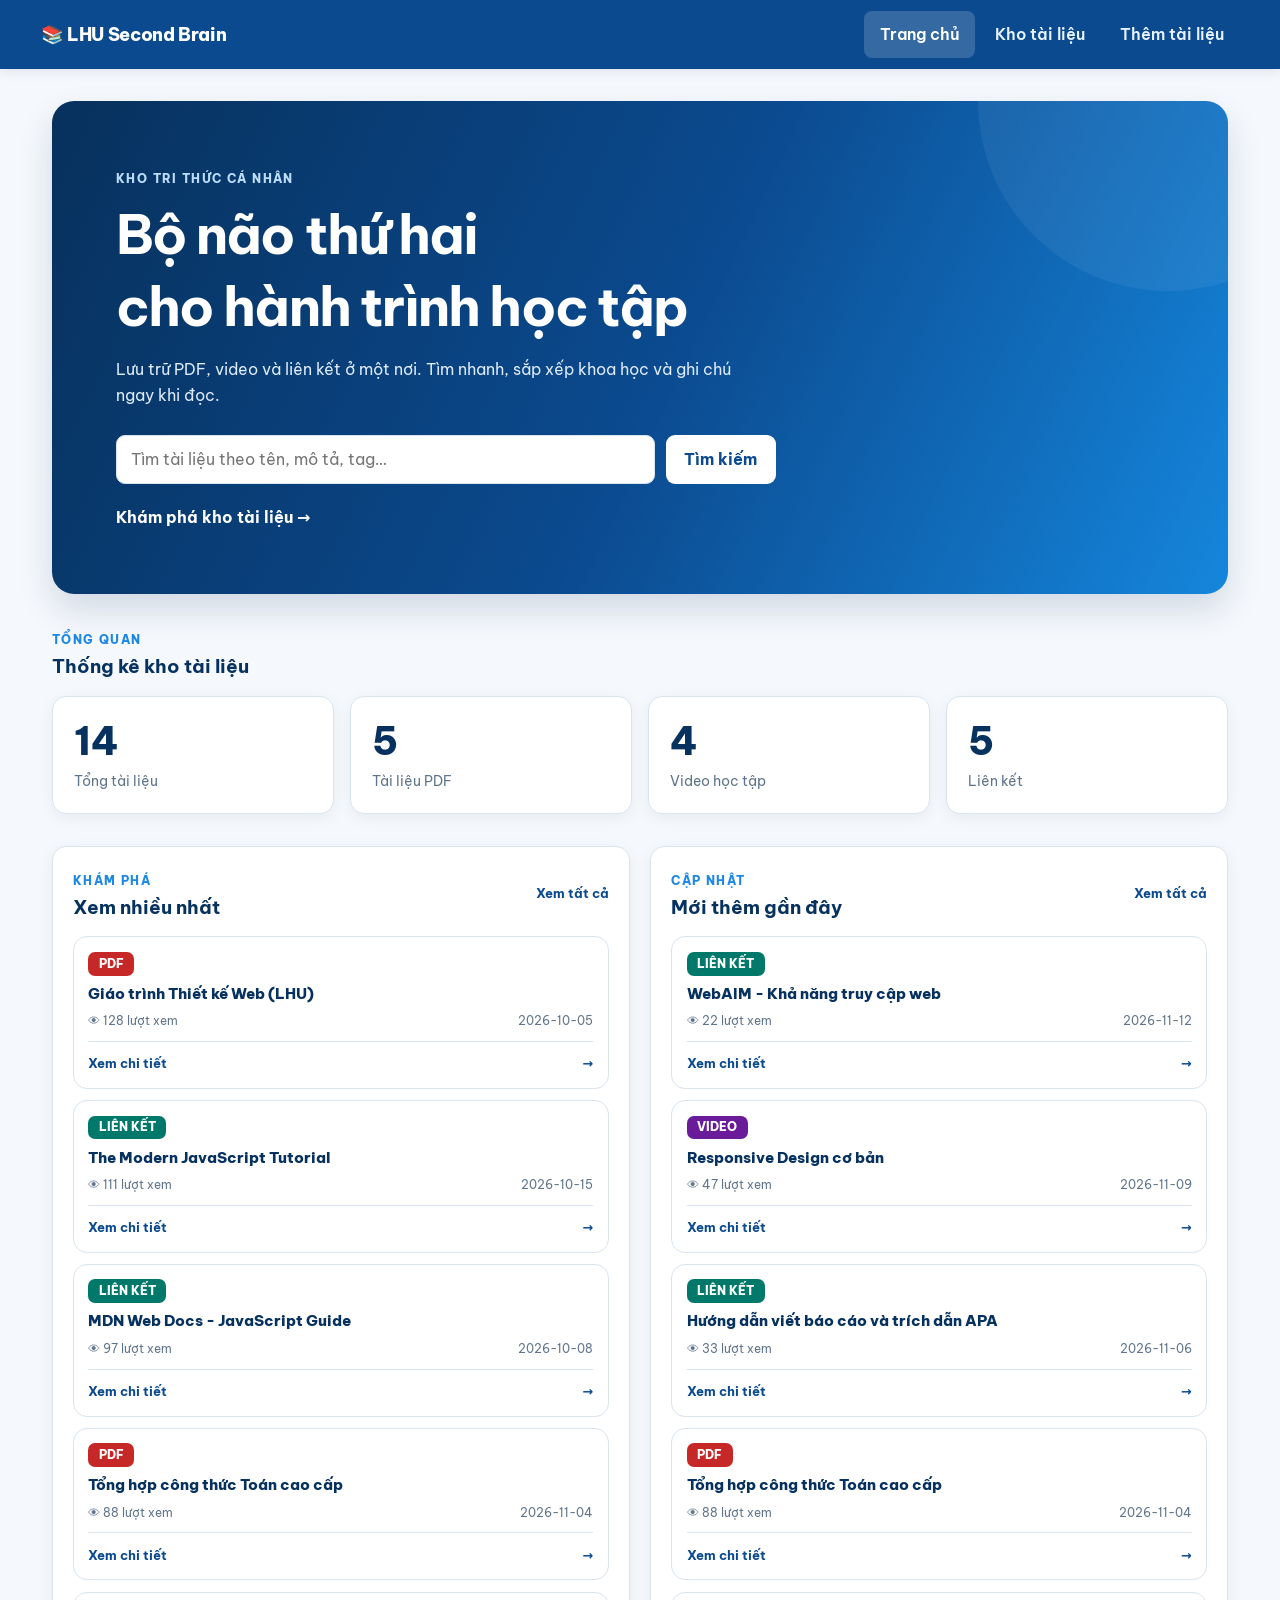
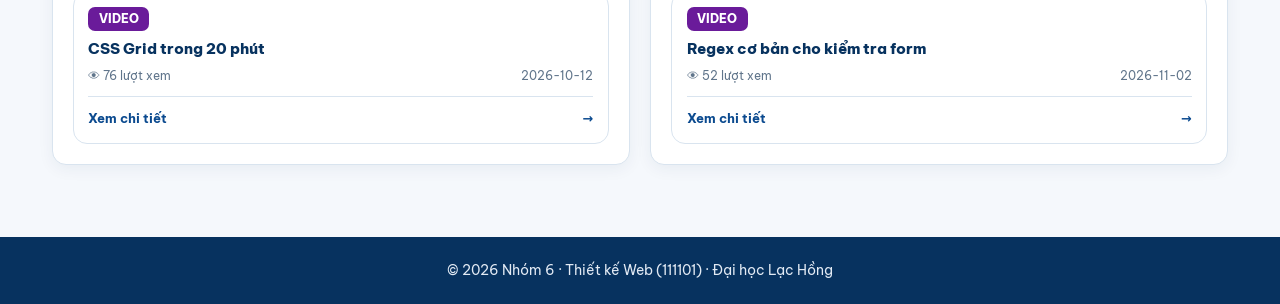
==== commit 4b51dfeb: "sua html" ====
--- a/index.html
+++ b/index.html
@@ -1,499 +1,62 @@
 <!DOCTYPE html>
 <html lang="vi">
 <head>
-<meta charset="UTF-8">
-<meta name="viewport" content="width=device-width, initial-scale=1, viewport-fit=cover">
-<title>LHU Second Brain · Kho tài liệu cá nhân</title>
-<link rel="preconnect" href="https://fonts.googleapis.com">
-<link rel="stylesheet" href="https://fonts.googleapis.com/css2?family=Be+Vietnam+Pro:wght@400;500;600;700&display=swap">
-<style>
-:root{
-  --bg:#f4f7fc;--surface:#fff;--ink:#14213d;--muted:#5b6b88;--line:#d9e1ef;
-  --primary:#0b4aa2;--primary-ink:#fff;--primary-soft:#e4edfb;--danger:#b42318;--ok:#067647;
-  --pdf-bg:#fde8e6;--pdf-fg:#a3200f;--video-bg:#eee8fb;--video-fg:#5a32b0;--link-bg:#dcf4e6;--link-fg:#05683e;
-  --r:10px;--shadow:0 1px 2px rgba(20,33,61,.06),0 6px 18px rgba(20,33,61,.06);
-  --font:"Be Vietnam Pro",system-ui,-apple-system,"Segoe UI",Roboto,Arial,sans-serif;
-  color-scheme:light;
-  box-sizing:border-box;padding-top:env(safe-area-inset-top,0px);padding-bottom:env(safe-area-inset-bottom,0px);
-}
-@media (prefers-color-scheme:dark){:root:not([data-theme="light"]){
-  --bg:#0c1426;--surface:#14203a;--ink:#e8eefb;--muted:#9fb0cf;--line:#26385c;
-  --primary:#6aa4ff;--primary-ink:#06142e;--primary-soft:#1a2c52;--danger:#ff8a7a;--ok:#5fd39b;
-  --pdf-bg:#4a1d18;--pdf-fg:#ffb4a8;--video-bg:#33265c;--video-fg:#cdb8ff;--link-bg:#12402c;--link-fg:#8be0b4;
-  --shadow:none;color-scheme:dark}}
-:root[data-theme="dark"]{
-  --bg:#0c1426;--surface:#14203a;--ink:#e8eefb;--muted:#9fb0cf;--line:#26385c;
-  --primary:#6aa4ff;--primary-ink:#06142e;--primary-soft:#1a2c52;--danger:#ff8a7a;--ok:#5fd39b;
-  --pdf-bg:#4a1d18;--pdf-fg:#ffb4a8;--video-bg:#33265c;--video-fg:#cdb8ff;--link-bg:#12402c;--link-fg:#8be0b4;
-  --shadow:none;color-scheme:dark}
-html{height:100%;scroll-padding-top:env(safe-area-inset-top,0px)}
-*,*::before,*::after{box-sizing:inherit}
-body{margin:0;min-height:100%;background:var(--bg);color:var(--ink);font:400 16px/1.6 var(--font);display:flex;flex-direction:column}
-h1,h2,h3{line-height:1.25;margin:0}
-button,input,select,textarea{font:inherit;color:inherit}
-a{color:var(--primary)}
-:focus-visible{outline:3px solid var(--primary);outline-offset:2px}
-.wrap{width:100%;max-width:1120px;margin:0 auto;padding:0 1rem}
-
-/* Header */
-.top{background:var(--surface);border-bottom:1px solid var(--line)}
-.nav{display:flex;align-items:center;justify-content:space-between;gap:.75rem;flex-wrap:wrap;padding:.6rem 1rem}
-.brand{font-weight:700;font-size:1.1rem;color:var(--ink);text-decoration:none;display:flex;gap:.5rem;align-items:center}
-.brand b{background:var(--primary);color:var(--primary-ink);border-radius:8px;padding:.1rem .5rem;font-size:.95rem}
-.menu{display:flex;gap:.25rem;list-style:none;margin:0;padding:0;flex-wrap:wrap}
-.menu a{display:inline-flex;align-items:center;min-height:44px;padding:0 .9rem;border-radius:var(--r);text-decoration:none;color:var(--muted);font-weight:500}
-.menu a:hover{background:var(--primary-soft);color:var(--ink)}
-.menu a[aria-current="page"]{background:var(--primary-soft);color:var(--primary);font-weight:600}
-main{flex:1;padding:1.5rem 0 3rem}
-.view[hidden]{display:none}
-
-/* Buttons & fields */
-.btn{display:inline-flex;align-items:center;justify-content:center;gap:.4rem;min-height:44px;padding:0 1.1rem;border-radius:var(--r);border:1px solid var(--primary);background:var(--primary);color:var(--primary-ink);font-weight:600;cursor:pointer;text-decoration:none;transition:filter .15s,background .15s}
-.btn:hover{filter:brightness(1.08)}
-.btn:disabled,.btn[aria-disabled="true"]{opacity:.45;cursor:not-allowed;filter:none}
-.btn.ghost{background:transparent;color:var(--primary)}
-.btn.ghost:hover{background:var(--primary-soft)}
-.btn.danger{background:transparent;border-color:var(--danger);color:var(--danger)}
-.input{width:100%;min-height:44px;padding:.5rem .8rem;border:1px solid var(--line);border-radius:var(--r);background:var(--surface)}
-textarea.input{resize:vertical;min-height:7rem}
-.input[aria-invalid="true"]{border-color:var(--danger)}
-.err{display:block;min-height:1.25rem;color:var(--danger);font-size:.85rem}
-
-/* Hero */
-.hero{background:var(--primary);color:var(--primary-ink);border-radius:16px;padding:2rem 1.25rem;margin-bottom:1.5rem}
-.hero h1{font-size:clamp(1.6rem,4vw,2.4rem);max-width:20ch}
-.hero p{margin:.6rem 0 1.2rem;max-width:56ch;opacity:.92}
-.hero form{display:flex;gap:.5rem;flex-wrap:wrap;max-width:560px}
-.hero .input{flex:1 1 220px;color:#14213d;background:#fff;border-color:#fff}
-.hero .btn{background:#fff;color:#0b4aa2;border-color:#fff}
-
-/* Home */
-.stats{display:grid;grid-template-columns:repeat(4,1fr);gap:.75rem;margin-bottom:1.5rem}
-.stat{background:var(--surface);border:1px solid var(--line);border-radius:var(--r);padding:.9rem 1rem}
-.stat strong{display:block;font-size:1.7rem;line-height:1.1}
-.stat span{color:var(--muted);font-size:.9rem}
-.cols{display:grid;grid-template-columns:1fr 1fr;gap:1rem}
-.panel{background:var(--surface);border:1px solid var(--line);border-radius:var(--r);padding:1rem 1.1rem;box-shadow:var(--shadow)}
-.panel h2{font-size:1.05rem;margin-bottom:.5rem}
-.rows{list-style:none;margin:0;padding:0}
-.rows li+li{border-top:1px solid var(--line)}
-.row-btn{width:100%;display:flex;align-items:center;gap:.6rem;min-height:48px;padding:.4rem 0;background:none;border:0;text-align:left;cursor:pointer}
-.row-btn:hover .row-t{color:var(--primary)}
-.row-t{flex:1;font-weight:500;min-width:0}
-.row-m{color:var(--muted);font-size:.85rem;white-space:nowrap}
-
-/* Badge, chips */
-.badge{display:inline-block;padding:.05rem .55rem;border-radius:99px;font-size:.78rem;font-weight:600;white-space:nowrap}
-.badge.pdf{background:var(--pdf-bg);color:var(--pdf-fg)}
-.badge.video{background:var(--video-bg);color:var(--video-fg)}
-.badge.link{background:var(--link-bg);color:var(--link-fg)}
-.chips{display:flex;flex-wrap:wrap;gap:.4rem}
-.chip{min-height:44px;padding:0 .9rem;border-radius:99px;border:1px solid var(--line);background:var(--surface);cursor:pointer;transition:background .15s}
-.chip:hover{background:var(--primary-soft)}
-.chip[aria-pressed="true"]{background:var(--primary);border-color:var(--primary);color:var(--primary-ink);font-weight:600}
-.tag{display:inline-block;padding:0 .5rem;border-radius:6px;background:var(--primary-soft);color:var(--primary);font-size:.8rem}
-
-/* Library */
-.page-h{font-size:1.6rem;margin-bottom:1rem}
-.toolbar{display:grid;grid-template-columns:1fr auto auto auto;gap:.5rem;margin-bottom:.9rem}
-.seg{display:flex;border:1px solid var(--line);border-radius:var(--r);overflow:hidden}
-.seg button{min-height:44px;padding:0 .9rem;border:0;background:var(--surface);cursor:pointer}
-.seg button[aria-pressed="true"]{background:var(--primary);color:var(--primary-ink);font-weight:600}
-.count{color:var(--muted);margin:.9rem 0 .75rem}
-.docs.card-view{display:grid;grid-template-columns:repeat(3,1fr);gap:1rem}
-.doc{background:var(--surface);border:1px solid var(--line);border-radius:var(--r);padding:1rem;cursor:pointer;display:flex;flex-direction:column;gap:.5rem;transition:border-color .15s,box-shadow .15s}
-.doc:hover{border-color:var(--primary);box-shadow:var(--shadow)}
-.doc h3{font-size:1.02rem}
-.doc .desc{margin:0;color:var(--muted);font-size:.92rem;display:-webkit-box;-webkit-line-clamp:2;-webkit-box-orient:vertical;overflow:hidden}
-.doc .tags{display:flex;flex-wrap:wrap;gap:.3rem}
-.doc .meta{margin-top:auto;display:flex;justify-content:space-between;gap:.5rem;color:var(--muted);font-size:.82rem}
-.docs.list-view{display:flex;flex-direction:column;gap:.5rem}
-.list-view .doc{flex-direction:row;flex-wrap:wrap;align-items:center;gap:.4rem .8rem;padding:.6rem .9rem}
-.list-view .doc h3{flex:1 1 220px;min-width:0}
-.list-view .doc .desc{display:none}
-.list-view .doc .meta{margin:0;gap:.8rem}
-.empty{text-align:center;padding:2.5rem 1rem;background:var(--surface);border:1px dashed var(--line);border-radius:var(--r)}
-.empty h2{font-size:1.15rem;margin-bottom:.4rem}
-.empty p{color:var(--muted);margin:0 0 1rem}
-
-/* Detail & form */
-.back{margin-bottom:1rem}
-.grid2{display:grid;grid-template-columns:1.3fr 1fr;gap:1rem;align-items:start}
-.card{background:var(--surface);border:1px solid var(--line);border-radius:var(--r);padding:1.25rem;box-shadow:var(--shadow)}
-.dmeta{display:flex;flex-wrap:wrap;gap:.4rem .9rem;align-items:center;color:var(--muted);font-size:.9rem;margin-bottom:.7rem}
-.card h1{font-size:1.6rem;margin-bottom:.7rem}
-.sum{background:var(--bg);border-radius:var(--r);padding:.8rem 1rem;margin:1rem 0}
-.sum b{display:block;font-size:.85rem;color:var(--muted);margin-bottom:.2rem}
-.sum p{margin:0}
-.actions{display:flex;gap:.5rem;flex-wrap:wrap;margin-top:.5rem}
-.foot{display:flex;justify-content:space-between;gap:.5rem;margin:.2rem 0 .6rem;color:var(--muted);font-size:.85rem}
-.rel{margin-top:1.5rem}
-.rel h2{font-size:1.1rem;margin-bottom:.6rem}
-.sub{color:var(--muted);margin:.2rem 0 1rem}
-.form{max-width:680px}
-.f2{display:grid;grid-template-columns:2fr 1fr;gap:1rem}
-label{display:block;font-weight:600;margin-bottom:.25rem}
-label small{font-weight:400;color:var(--muted)}
-.fg{margin-bottom:.4rem}
-.state{max-width:520px;margin:2rem auto;text-align:center}
-
-/* Toast */
-.toast{position:fixed;left:50%;bottom:calc(1.25rem + env(safe-area-inset-bottom,0px));transform:translate(-50%,20px);opacity:0;pointer-events:none;background:var(--ink);color:var(--bg);padding:.7rem 1.1rem;border-radius:var(--r);font-weight:500;transition:opacity .2s,transform .2s;max-width:90vw;z-index:20}
-.toast.show{opacity:1;transform:translate(-50%,0)}
-.toast.error{background:var(--danger);color:#fff}
-.foot-site{border-top:1px solid var(--line);background:var(--surface);color:var(--muted);text-align:center;padding:1rem;font-size:.88rem}
-
-@media (max-width:900px){
-  .docs.card-view{grid-template-columns:repeat(2,1fr)}
-  .grid2,.cols{grid-template-columns:1fr}
-  .toolbar{grid-template-columns:1fr 1fr}
-  .toolbar .input{grid-column:1/-1}
-}
-@media (max-width:560px){
-  .docs.card-view{grid-template-columns:1fr}
-  .stats{grid-template-columns:repeat(2,1fr)}
-  .f2{grid-template-columns:1fr}
-  .toolbar{grid-template-columns:1fr}
-  .seg button{flex:1}
-}
-@media (prefers-reduced-motion:reduce){*{transition:none!important}}
-</style>
+  <meta charset="UTF-8">
+  <meta name="viewport" content="width=device-width, initial-scale=1">
+  <meta name="description" content="LHU Second Brain - quản lý và tìm kiếm tài liệu học tập PDF, video, liên kết.">
+  <title>Trang chủ | LHU Second Brain</title>
+  <link rel="stylesheet" href="css/style.css">
 </head>
 <body>
-<header class="top">
-  <nav class="nav" aria-label="Điều hướng chính">
-    <a class="brand" href="#home"><b>LHU</b> Second Brain</a>
-    <ul class="menu">
-      <li><a href="#home" data-nav="home">Trang chủ</a></li>
-      <li><a href="#library" data-nav="library">Kho tài liệu</a></li>
-      <li><a href="#add" data-nav="add">Thêm tài liệu</a></li>
-    </ul>
-  </nav>
-</header>
+  <header class="kb-header">
+    <nav class="kb-nav" aria-label="Điều hướng chính">
+      <a class="kb-brand" href="index.html" aria-label="LHU Second Brain, về trang chủ"><span aria-hidden="true">📚</span> LHU Second Brain</a>
+      <input type="checkbox" id="kb-nav-toggle" class="kb-nav__toggle" aria-label="Hiển thị menu điều hướng">
+      <label for="kb-nav-toggle" class="kb-nav__burger" aria-hidden="true">☰</label>
+      <ul class="kb-nav__menu">
+        <li><a href="index.html" class="kb-active" aria-current="page">Trang chủ</a></li>
+        <li><a href="library.html">Kho tài liệu</a></li>
+        <li><a href="add.html">Thêm tài liệu</a></li>
+      </ul>
+    </nav>
+  </header>
+  <main>
+    <section class="kb-hero" aria-labelledby="kb-hero-heading">
+      <span class="kb-hero__eyebrow">KHO TRI THỨC CÁ NHÂN</span>
+      <h1 id="kb-hero-heading">Bộ não thứ hai<br>cho hành trình học tập</h1>
+      <p>Lưu trữ PDF, video và liên kết ở một nơi. Tìm nhanh, sắp xếp khoa học và ghi chú ngay khi đọc.</p>
+      <form class="kb-hero__search" action="library.html" method="get" role="search">
+        <label class="kb-sr-only" for="home-search">Tìm tài liệu</label>
+        <input class="kb-input" id="home-search" type="search" name="q" placeholder="Tìm tài liệu theo tên, mô tả, tag…" autocomplete="off">
+        <button class="kb-btn kb-btn--light" type="submit">Tìm kiếm</button>
+      </form>
+      <div class="kb-hero__actions"><a class="kb-hero__link" href="library.html">Khám phá kho tài liệu <span aria-hidden="true">→</span></a></div>
+    </section>
 
-<main>
-<div class="wrap">
+    <section class="kb-stat-section" aria-labelledby="kb-stat-heading">
+      <div class="kb-section-heading">
+        <div><span class="kb-section-label">TỔNG QUAN</span><h2 id="kb-stat-heading">Thống kê kho tài liệu</h2></div>
+      </div>
+      <div id="stats" class="kb-stats" aria-live="polite"><p class="kb-loading">Đang tải số liệu…</p></div>
+    </section>
 
-<!-- TRANG CHỦ -->
-<section class="view" id="v-home" hidden>
-  <div class="hero">
-    <h1>Bộ não thứ hai của sinh viên LHU</h1>
-    <p>Gom PDF, video và liên kết học tập về một nơi. Gõ từ khóa là tìm lại ngay, mỗi tài liệu có ô ghi chú riêng.</p>
-    <form id="hero-form" role="search">
-      <input class="input" id="hero-q" type="search" placeholder="Tìm theo tiêu đề, mô tả, tag..." aria-label="Tìm tài liệu" autocomplete="off">
-      <button class="btn" type="submit">Tìm kiếm</button>
-    </form>
-  </div>
-  <div class="stats" id="stats"></div>
-  <div class="cols">
-    <section class="panel"><h2>Xem nhiều nhất</h2><ul class="rows" id="top-viewed"></ul></section>
-    <section class="panel"><h2>Mới thêm</h2><ul class="rows" id="recent"></ul></section>
-  </div>
-</section>
-
-<!-- KHO TÀI LIỆU -->
-<section class="view" id="v-library" hidden>
-  <h1 class="page-h">Kho tài liệu</h1>
-  <div class="toolbar">
-    <input class="input" id="search-input" type="search" placeholder="Tìm theo tiêu đề, mô tả, tag..." aria-label="Tìm tài liệu" autocomplete="off">
-    <select class="input" id="type-filter" aria-label="Lọc theo định dạng">
-      <option value="all">Tất cả định dạng</option><option value="pdf">PDF</option><option value="video">Video</option><option value="link">Liên kết</option>
-    </select>
-    <select class="input" id="sort-select" aria-label="Sắp xếp">
-      <option value="views">Xem nhiều nhất</option><option value="date">Mới nhất</option><option value="title">Tên A → Z</option>
-    </select>
-    <div class="seg" id="view-toggle" role="group" aria-label="Kiểu hiển thị">
-      <button type="button" data-view="card" aria-pressed="true">Thẻ</button>
-      <button type="button" data-view="list" aria-pressed="false">Danh sách</button>
-    </div>
-  </div>
-  <div class="chips" id="tag-chips" aria-label="Lọc theo tag"></div>
-  <p class="count" id="result-count" aria-live="polite"></p>
-  <div class="docs card-view" id="doc-container"></div>
-</section>
-
-<!-- CHI TIẾT -->
-<section class="view" id="v-detail" hidden>
-  <div class="back"><a class="btn ghost" href="#library">← Quay về Kho tài liệu</a></div>
-  <div class="card state" id="not-found" hidden>
-    <h2>Không tìm thấy tài liệu</h2>
-    <p class="sub">Tài liệu không tồn tại hoặc bạn mở trang này khi chưa chọn tài liệu nào.</p>
-    <a class="btn" href="#library">Về Kho tài liệu</a>
-  </div>
-  <div id="detail-body" hidden>
-    <div class="grid2">
-      <article class="card">
-        <div class="dmeta"><span class="badge" id="d-badge"></span><span id="d-date"></span><span id="d-views"></span></div>
-        <h1 id="d-title"></h1>
-        <div class="chips" id="d-tags"></div>
-        <div class="sum"><b>Mô tả</b><p id="d-desc"></p></div>
-        <div class="actions"><a class="btn" id="d-open" target="_blank" rel="noopener noreferrer">Mở tài liệu</a></div>
-      </article>
-      <aside class="card">
-        <h2>Ghi chú cá nhân</h2>
-        <p class="sub">Ghi chú riêng của bạn về tài liệu này, tối đa 500 ký tự.</p>
-        <label class="sr" for="note" style="position:absolute;left:-9999px">Ghi chú</label>
-        <textarea class="input" id="note" maxlength="500" placeholder="Viết ghi chú của bạn ở đây..."></textarea>
-        <div class="foot"><span class="err" id="note-err"></span><span id="note-count">0/500</span></div>
-        <div class="actions">
-          <button class="btn" id="note-save" type="button">Lưu ghi chú</button>
-          <button class="btn danger" id="note-del" type="button">Xóa ghi chú</button>
-        </div>
-      </aside>
-    </div>
-    <section class="rel" id="rel-sec" hidden><h2>Tài liệu liên quan</h2><div class="docs card-view" id="rel-grid"></div></section>
-  </div>
-</section>
-
-<!-- THÊM TÀI LIỆU -->
-<section class="view" id="v-add" hidden>
-  <div class="card form">
-    <h1 class="page-h" style="margin-bottom:.2rem">Thêm tài liệu mới</h1>
-    <p class="sub">Điền thông tin bên dưới. Nút lưu sẽ bật khi mọi trường hợp lệ.</p>
-    <form id="add-form" novalidate>
-      <div class="f2">
-        <div class="fg"><label for="f-title">Tiêu đề</label>
-          <input class="input" id="f-title" maxlength="100" placeholder="VD: Giáo trình HTML5 cơ bản" autocomplete="off">
-          <span class="err" id="e-title"></span></div>
-        <div class="fg"><label for="f-type">Định dạng</label>
-          <select class="input" id="f-type"><option value="">-- Chọn --</option><option value="pdf">PDF</option><option value="video">Video</option><option value="link">Liên kết</option></select>
-          <span class="err" id="e-type"></span></div>
-      </div>
-      <div class="fg"><label for="f-url">Đường dẫn URL <small id="url-hint">(bắt buộc với Video và Liên kết)</small></label>
-        <input class="input" id="f-url" type="url" placeholder="https://example.com/tai-lieu" autocomplete="off">
-        <span class="err" id="e-url"></span></div>
-      <div class="fg"><label for="f-tags">Tags <small>(cách nhau bằng dấu phẩy, tối đa 5)</small></label>
-        <input class="input" id="f-tags" placeholder="VD: html, css, ôn thi" autocomplete="off">
-        <span class="err" id="e-tags"></span></div>
-      <div class="fg"><label for="f-desc">Mô tả</label>
-        <textarea class="input" id="f-desc" maxlength="200" placeholder="Mô tả ngắn gọn nội dung tài liệu..."></textarea>
-        <div class="foot"><span class="err" id="e-desc"></span><span id="desc-count">0/200</span></div></div>
-      <div class="actions"><button class="btn" id="add-submit" type="submit" disabled>Lưu tài liệu</button><a class="btn ghost" href="#library">Hủy</a></div>
-    </form>
-  </div>
-</section>
-
-</div>
-</main>
-<footer class="foot-site">© 2026 Nhóm 6 · Thiết kế Web · Đại học Lạc Hồng</footer>
-<div class="toast" id="toast" role="status" aria-live="polite"></div>
-
-<script>
-/* ========== DATA (Data Contract: id,title,type,tags,description,url,views,addedAt,note) ========== */
-const DOCUMENTS=[
-{id:1,title:"Giáo trình HTML5 cơ bản",type:"pdf",tags:["html","co-ban"],description:"Cấu trúc trang, thẻ semantic, form và bảng. Phù hợp ôn lại kiến thức nền trước khi làm đồ án.",url:"#",views:128,addedAt:"2026-09-05",note:""},
-{id:2,title:"CSS Grid và Flexbox toàn tập",type:"pdf",tags:["css","layout"],description:"Cách dựng bố cục hai chiều bằng Grid và một chiều bằng Flexbox, kèm ví dụ responsive.",url:"#",views:96,addedAt:"2026-09-12",note:""},
-{id:3,title:"JavaScript thuần: DOM và sự kiện",type:"pdf",tags:["javascript","dom"],description:"Chọn phần tử, gắn sự kiện, tạo và cập nhật giao diện bằng JavaScript không dùng thư viện.",url:"#",views:84,addedAt:"2026-09-20",note:""},
-{id:4,title:"Cẩm nang Git cho làm việc nhóm",type:"pdf",tags:["git","lam-nhom"],description:"Quy trình nhánh, commit, pull request và cách giải quyết xung đột khi nhiều người cùng sửa.",url:"#",views:72,addedAt:"2026-10-01",note:""},
-{id:5,title:"Đề cương ôn thi Thiết kế Web",type:"pdf",tags:["on-thi","html","css"],description:"Tổng hợp câu hỏi trọng tâm và bài tập mẫu của học phần Thiết kế Web.",url:"#",views:150,addedAt:"2026-10-28",note:""},
-{id:6,title:"Responsive trong 30 phút",type:"video",tags:["css","responsive"],description:"Media query, đơn vị tương đối và cách kiểm tra giao diện ở 360, 768 và 1280px.",url:"#",views:110,addedAt:"2026-09-18",note:""},
-{id:7,title:"Luyện Regex kiểm tra form",type:"video",tags:["javascript","regex"],description:"Viết biểu thức chính quy kiểm tra email, URL, số điện thoại và báo lỗi ngay khi gõ.",url:"#",views:67,addedAt:"2026-10-08",note:""},
-{id:8,title:"Git và GitHub Pages từ đầu",type:"video",tags:["git","deploy"],description:"Tạo repo, đẩy code và bật GitHub Pages để có đường dẫn demo công khai.",url:"#",views:58,addedAt:"2026-10-15",note:""},
-{id:9,title:"Scrum cho đồ án nhóm nhỏ",type:"video",tags:["lam-nhom","scrum"],description:"Chia Sprint ngắn, họp nhanh và theo dõi tiến độ bằng bảng Kanban.",url:"#",views:44,addedAt:"2026-11-03",note:""},
-{id:10,title:"MDN Web Docs (tiếng Việt)",type:"link",tags:["html","css","javascript","tra-cuu"],description:"Tài liệu tra cứu chuẩn cho HTML, CSS và JavaScript, có ví dụ chạy thử.",url:"https://developer.mozilla.org/vi/",views:132,addedAt:"2026-09-02",note:""},
-{id:11,title:"Can I use",type:"link",tags:["css","tra-cuu"],description:"Kiểm tra trình duyệt nào hỗ trợ tính năng CSS, HTML hoặc JavaScript bạn định dùng.",url:"https://caniuse.com/",views:49,addedAt:"2026-09-25",note:""},
-{id:12,title:"Regex101",type:"link",tags:["regex","tra-cuu"],description:"Thử và giải thích biểu thức chính quy trực tiếp, hữu ích khi viết validation.",url:"https://regex101.com/",views:61,addedAt:"2026-10-11",note:""},
-{id:13,title:"Flexbox Froggy",type:"link",tags:["css","layout","luyen-tap"],description:"Trò chơi luyện Flexbox qua các màn thử thách ngắn.",url:"https://flexboxfroggy.com/#vi",views:38,addedAt:"2026-10-22",note:""},
-{id:14,title:"Hướng dẫn GitHub Pages",type:"link",tags:["git","deploy"],description:"Trang chính thức hướng dẫn xuất bản website tĩnh từ repository.",url:"https://docs.github.com/en/pages",views:41,addedAt:"2026-11-10",note:""}
-];
-
-/* ========== STORAGE (chỉ nơi này chạm localStorage; có dự phòng bộ nhớ khi bị chặn) ========== */
-const KBStorage=(()=>{
-  const mem={};
-  const read=(k,def)=>{try{const v=localStorage.getItem(k);if(v!==null)return JSON.parse(v)}catch(e){}return mem[k]!==undefined?mem[k]:def};
-  const write=(k,v)=>{mem[k]=v;try{localStorage.setItem(k,JSON.stringify(v))}catch(e){}return true};
-  const userDocs=()=>read("kb_user_docs",[]);
-  const notes=()=>read("kb_notes",{});
-  const views=()=>read("kb_views",{});
-  return{
-    getAllDocuments(){
-      const n=notes(),v=views();
-      return DOCUMENTS.concat(userDocs()).map(d=>({...d,tags:[...d.tags],views:d.views+(v[d.id]||0),note:n[d.id]!==undefined?n[d.id]:d.note}));
-    },
-    addDocument(data){
-      try{
-        const list=userDocs();
-        const id=Math.max(999,...list.map(d=>d.id))+1;
-        const doc={id,title:data.title,type:data.type,tags:data.tags,description:data.description,url:data.url||"#",views:0,addedAt:new Date().toISOString().slice(0,10),note:""};
-        write("kb_user_docs",list.concat(doc));return doc;
-      }catch(e){return null}
-    },
-    increaseViews(id){const v=views();v[id]=(v[id]||0)+1;write("kb_views",v)},
-    saveNote(id,text){const n=notes();n[id]=text;write("kb_notes",n)},
-    deleteNote(id){const n=notes();n[id]="";write("kb_notes",n)}
-  };
-})();
-
-/* ========== LOGIC (hàm thuần, không sửa mảng gốc, không đụng DOM) ========== */
-const vn=s=>String(s).normalize("NFD").replace(/[\u0300-\u036f]/g,"").replace(/đ/g,"d").replace(/Đ/g,"D").toLowerCase().replace(/-/g," ").replace(/\s+/g," ").trim();
-const Logic={
-  filterByKeyword(docs,kw){const k=vn(kw||"");if(!k)return[...docs];return docs.filter(d=>vn([d.title,d.description,...d.tags].join(" ")).includes(k))},
-  filterByType(docs,t){return!t||t==="all"?[...docs]:docs.filter(d=>d.type===t)},
-  filterByTag(docs,tag){return!tag?[...docs]:docs.filter(d=>d.tags.includes(tag))},
-  sortByViews(docs,o="desc"){return[...docs].sort((a,b)=>o==="asc"?a.views-b.views:b.views-a.views)},
-  sortByDate(docs,o="desc"){return[...docs].sort((a,b)=>o==="asc"?Date.parse(a.addedAt)-Date.parse(b.addedAt):Date.parse(b.addedAt)-Date.parse(a.addedAt))},
-  sortByTitle(docs){return[...docs].sort((a,b)=>a.title.localeCompare(b.title,"vi"))},
-  getTopViewed(docs,n=5){return Logic.sortByViews(docs).slice(0,n)},
-  getRecent(docs,n=5){return Logic.sortByDate(docs).slice(0,n)},
-  getAllTags(docs){return[...new Set(docs.flatMap(d=>d.tags))].sort((a,b)=>a.localeCompare(b,"vi"))},
-  countByType(docs){return docs.reduce((c,d)=>{c[d.type]=(c[d.type]||0)+1;return c},{pdf:0,video:0,link:0})},
-  findById(docs,id){return docs.find(d=>d.id===Number(id))||null},
-  findRelated(docs,doc,n=3){
-    return docs.filter(d=>d.id!==doc.id).map(d=>({d,s:d.tags.filter(t=>doc.tags.includes(t)).length*2+(d.type===doc.type?1:0),c:d.tags.filter(t=>doc.tags.includes(t)).length}))
-      .filter(x=>x.c>0).sort((a,b)=>b.s-a.s||b.d.views-a.d.views).slice(0,n).map(x=>x.d)},
-  applyFilters(docs,o){
-    let r=Logic.filterByKeyword(docs,o.keyword);r=Logic.filterByType(r,o.type);r=Logic.filterByTag(r,o.tag);
-    return o.sortBy==="date"?Logic.sortByDate(r):o.sortBy==="title"?Logic.sortByTitle(r):Logic.sortByViews(r)}
-};
-
-/* ========== UI ========== */
-const $=id=>document.getElementById(id);
-const esc=s=>String(s).replace(/[&<>"']/g,c=>({"&":"&amp;","<":"&lt;",">":"&gt;",'"':"&quot;","'":"&#39;"}[c]));
-const TYPE_LABEL={pdf:"PDF",video:"Video",link:"Liên kết"};
-const fmtDate=d=>d.split("-").reverse().join("/");
-const badge=t=>`<span class="badge ${t}">${TYPE_LABEL[t]}</span>`;
-let toastTimer;
-function toast(msg,kind){const t=$("toast");t.textContent=msg;t.className="toast show"+(kind==="error"?" error":"");clearTimeout(toastTimer);toastTimer=setTimeout(()=>t.classList.remove("show"),2200)}
-
-const UI={
-  cards(docs,el){el.innerHTML=docs.map(d=>`<article class="doc" tabindex="0" role="link" data-open="${d.id}" aria-label="${esc(d.title)}">
-    <div>${badge(d.type)}</div><h3>${esc(d.title)}</h3><p class="desc">${esc(d.description)}</p>
-    <div class="tags">${d.tags.map(t=>`<span class="tag">${esc(t)}</span>`).join("")}</div>
-    <div class="meta"><span>${d.views} lượt xem</span><span>${fmtDate(d.addedAt)}</span></div></article>`).join("")},
-  chips(tags,el,active){el.innerHTML=tags.map(t=>`<button class="chip" type="button" data-tag="${esc(t)}" aria-pressed="${t===active}">${esc(t)}</button>`).join("")},
-  empty(el){el.innerHTML=`<div class="empty" style="grid-column:1/-1"><h2>Không tìm thấy tài liệu phù hợp</h2><p>Thử đổi từ khóa hoặc bỏ bớt bộ lọc.</p><button class="btn" type="button" data-clear>Xóa bộ lọc</button></div>`},
-  rows(docs,el,metaFn){el.innerHTML=docs.map(d=>`<li><button class="row-btn" type="button" data-open="${d.id}">${badge(d.type)}<span class="row-t">${esc(d.title)}</span><span class="row-m">${metaFn(d)}</span></button></li>`).join("")}
-};
-
-/* ========== TRẠNG THÁI & ĐIỀU HƯỚNG ========== */
-const state={q:"",type:"all",tag:"",sortBy:"views",view:"card",currentId:null};
-const ROUTES=["home","library","detail","add"];
-
-function route(){
-  const name=ROUTES.includes(location.hash.slice(1))?location.hash.slice(1):"home";
-  ROUTES.forEach(r=>$("v-"+r).hidden=r!==name);
-  document.querySelectorAll("[data-nav]").forEach(a=>{const on=a.dataset.nav===name||(name==="detail"&&a.dataset.nav==="library");on?a.setAttribute("aria-current","page"):a.removeAttribute("aria-current")});
-  ({home:renderHome,library:renderLibrary,detail:renderDetail,add:renderAddForm})[name]();
-  window.scrollTo(0,0);
-}
-function go(name){location.hash==="#"+name?route():(location.hash=name)}
-function openDetail(id){state.currentId=Number(id);KBStorage.increaseViews(state.currentId);go("detail")}  // tăng lượt xem đúng 1 lần mỗi lần mở
-
-/* --- Trang chủ --- */
-function renderHome(){
-  const docs=KBStorage.getAllDocuments(),c=Logic.countByType(docs);
-  $("stats").innerHTML=[[docs.length,"Tài liệu"],[c.pdf,"PDF"],[c.video,"Video"],[c.link,"Liên kết"]].map(([n,l])=>`<div class="stat"><strong>${n}</strong><span>${l}</span></div>`).join("");
-  UI.rows(Logic.getTopViewed(docs),$("top-viewed"),d=>d.views+" lượt xem");
-  UI.rows(Logic.getRecent(docs),$("recent"),d=>fmtDate(d.addedAt));
-}
-
-/* --- Kho tài liệu --- */
-function renderLibrary(){
-  const docs=KBStorage.getAllDocuments();
-  const res=Logic.applyFilters(docs,{keyword:state.q,type:state.type,tag:state.tag,sortBy:state.sortBy});
-  if($("search-input")!==document.activeElement)$("search-input").value=state.q;
-  $("type-filter").value=state.type;$("sort-select").value=state.sortBy;
-  document.querySelectorAll("#view-toggle button").forEach(b=>b.setAttribute("aria-pressed",b.dataset.view===state.view));
-  UI.chips(Logic.getAllTags(docs),$("tag-chips"),state.tag);
-  $("result-count").textContent=res.length?`Tìm thấy ${res.length} tài liệu`:"Không có tài liệu nào";
-  const box=$("doc-container");box.className="docs "+(state.view==="list"?"list-view":"card-view");
-  res.length?UI.cards(res,box):UI.empty(box);
-}
-
-/* --- Chi tiết --- */
-function renderDetail(){
-  const doc=state.currentId!==null?Logic.findById(KBStorage.getAllDocuments(),state.currentId):null;
-  $("not-found").hidden=!!doc;$("detail-body").hidden=!doc;
-  if(!doc)return;
-  const b=$("d-badge");b.className="badge "+doc.type;b.textContent=TYPE_LABEL[doc.type];
-  $("d-date").textContent="Ngày thêm: "+fmtDate(doc.addedAt);$("d-views").textContent=doc.views+" lượt xem";
-  $("d-title").textContent=doc.title;$("d-desc").textContent=doc.description;
-  $("d-tags").innerHTML=doc.tags.map(t=>`<button class="chip" type="button" data-tag-go="${esc(t)}">${esc(t)}</button>`).join("");
-  const open=$("d-open"),has=doc.url&&doc.url!=="#";
-  has?(open.href=doc.url,open.removeAttribute("aria-disabled"),open.textContent="Mở tài liệu"):(open.removeAttribute("href"),open.setAttribute("aria-disabled","true"),open.textContent="Chưa có đường dẫn");
-  $("note").value=doc.note;updateNoteCount();$("note-err").textContent="";
-  const rel=Logic.findRelated(KBStorage.getAllDocuments(),doc,3);
-  $("rel-sec").hidden=!rel.length;UI.cards(rel,$("rel-grid"));
-}
-function updateNoteCount(){$("note-count").textContent=$("note").value.length+"/500"}
-
-/* --- Form thêm --- */
-const URL_RE=/^https?:\/\/[^\s/$.?#][^\s]*\.[^\s]{2,}$/i;
-const slug=s=>vn(s).replace(/[^a-z0-9 ]/g,"").trim().replace(/\s+/g,"-");
-const touched={};
-function parseTags(raw){return[...new Set(raw.split(",").map(slug).filter(Boolean))]}
-function validate(){
-  const e={},title=$("f-title").value.trim(),type=$("f-type").value,url=$("f-url").value.trim(),tags=parseTags($("f-tags").value),desc=$("f-desc").value.trim();
-  if(title.length<3||title.length>100)e.title="Tiêu đề cần từ 3 đến 100 ký tự";
-  if(!type)e.type="Hãy chọn định dạng";
-  if(url?!URL_RE.test(url):type&&type!=="pdf")e.url=url?"Đường dẫn cần bắt đầu bằng http:// hoặc https://":"Video và Liên kết cần có đường dẫn";
-  if(!tags.length)e.tags="Nhập ít nhất 1 tag";
-  else if(tags.length>5)e.tags="Tối đa 5 tag";
-  else if(tags.some(t=>t.length<2||t.length>20))e.tags="Mỗi tag cần từ 2 đến 20 ký tự";
-  if(!desc)e.desc="Hãy nhập mô tả ngắn";else if(desc.length>200)e.desc="Mô tả tối đa 200 ký tự";
-  return{e,data:{title,type,url,tags,description:desc}};
-}
-function refreshForm(){
-  const{e}=validate();
-  ["title","type","url","tags","desc"].forEach(k=>{
-    const show=touched[k]&&e[k],inp=$("f-"+k);
-    $("e-"+k).textContent=show?e[k]:"";inp.setAttribute("aria-invalid",show?"true":"false");
-  });
-  $("desc-count").textContent=$("f-desc").value.length+"/200";
-  $("url-hint").textContent=$("f-type").value==="pdf"?"(có thể để trống với PDF)":"(bắt buộc với Video và Liên kết)";
-  $("add-submit").disabled=Object.keys(e).length>0;
-}
-function renderAddForm(){$("add-form").reset();Object.keys(touched).forEach(k=>delete touched[k]);refreshForm()}
-
-/* ========== SỰ KIỆN ========== */
-document.addEventListener("click",ev=>{
-  const t=ev.target;
-  const open=t.closest("[data-open]");if(open){openDetail(open.dataset.open);return}
-  const chip=t.closest("#tag-chips [data-tag]");
-  if(chip){state.tag=state.tag===chip.dataset.tag?"":chip.dataset.tag;renderLibrary();return}
-  const tg=t.closest("[data-tag-go]");if(tg){state.tag=tg.dataset.tagGo;state.q="";state.type="all";go("library");return}
-  if(t.closest("[data-clear]")){Object.assign(state,{q:"",type:"all",tag:""});renderLibrary();return}
-  const v=t.closest("#view-toggle button");if(v){state.view=v.dataset.view;renderLibrary()}
-});
-document.addEventListener("keydown",ev=>{
-  if(ev.key==="Enter"&&ev.target.matches(".doc[data-open]"))openDetail(ev.target.dataset.open);
-});
-$("hero-form").addEventListener("submit",ev=>{ev.preventDefault();Object.assign(state,{q:$("hero-q").value.trim(),type:"all",tag:""});go("library")});
-$("search-input").addEventListener("input",ev=>{state.q=ev.target.value;renderLibrary()});
-$("type-filter").addEventListener("change",ev=>{state.type=ev.target.value;renderLibrary()});
-$("sort-select").addEventListener("change",ev=>{state.sortBy=ev.target.value;renderLibrary()});
-
-$("note").addEventListener("input",()=>{updateNoteCount();$("note-err").textContent=""});
-$("note-save").addEventListener("click",()=>{
-  const text=$("note").value.trim();
-  if(!text){$("note-err").textContent="Ghi chú đang trống";return}
-  if(text.length>500){$("note-err").textContent="Ghi chú tối đa 500 ký tự";return}
-  KBStorage.saveNote(state.currentId,text);$("note").value=text;updateNoteCount();toast("Đã lưu ghi chú");
-});
-$("note-del").addEventListener("click",()=>{
-  if(!$("note").value&&!Logic.findById(KBStorage.getAllDocuments(),state.currentId).note){toast("Chưa có ghi chú để xóa","error");return}
-  KBStorage.deleteNote(state.currentId);$("note").value="";updateNoteCount();toast("Đã xóa ghi chú");
-});
-
-["title","type","url","tags","desc"].forEach(k=>{
-  const el=$("f-"+k);
-  el.addEventListener("input",()=>{touched[k]=true;if(k==="type")touched.url=touched.url||!!$("f-url").value;refreshForm()});
-  el.addEventListener("change",()=>{touched[k]=true;refreshForm()});
-  el.addEventListener("blur",()=>{touched[k]=true;refreshForm()});
-});
-$("add-form").addEventListener("submit",ev=>{
-  ev.preventDefault();
-  const{e,data}=validate();
-  if(Object.keys(e).length){Object.keys(e).forEach(k=>touched[k]=true);refreshForm();return}
-  const doc=KBStorage.addDocument(data);
-  if(!doc){toast("Không lưu được tài liệu","error");return}
-  $("add-submit").disabled=true;toast("Đã lưu tài liệu");
-  Object.assign(state,{q:"",type:"all",tag:"",sortBy:"date"});
-  setTimeout(()=>go("library"),1000);
-});
-
-window.addEventListener("hashchange",route);
-route();
-</script>
+    <section class="kb-home-sections" aria-label="Tài liệu nổi bật và mới thêm">
+      <section class="kb-widget" id="top-viewed" aria-labelledby="top-title">
+        <div class="kb-widget__heading"><div><span class="kb-section-label">KHÁM PHÁ</span><h2 id="top-title">Xem nhiều nhất</h2></div><a href="library.html?sort=views" class="kb-text-link">Xem tất cả</a></div>
+        <div id="home-top-container" class="kb-home-list" aria-live="polite"><p class="kb-loading">Đang tải tài liệu…</p></div>
+      </section>
+      <section class="kb-widget" aria-labelledby="recent-title">
+        <div class="kb-widget__heading"><div><span class="kb-section-label">CẬP NHẬT</span><h2 id="recent-title">Mới thêm gần đây</h2></div><a href="library.html?sort=date" class="kb-text-link">Xem tất cả</a></div>
+        <div id="recent" class="kb-home-list" aria-live="polite"><p class="kb-loading">Đang tải tài liệu…</p></div>
+      </section>
+    </section>
+  </main>
+  <footer class="kb-footer"><p>© 2026 Nhóm 6 · Thiết kế Web (111101) · Đại học Lạc Hồng</p></footer>
+  <!-- Giữ nguyên thứ tự script theo PLAN.md -->
+  <script src="js/data.js"></script>
+  <script src="js/storage.js"></script>
+  <script src="js/logic.js"></script>
+  <script src="js/ui.js"></script>
+  <script src="js/app.js"></script>
 </body>
 </html>
--- a/css/style.css
+++ b/css/style.css
@@ -0,0 +1,128 @@
+/* KB-11..18 + giao diện tích hợp js/ui.js hiện hành. Chỉ dùng tiền tố kb- cho class mới. */
+@import url('https://fonts.googleapis.com/css2?family=Be+Vietnam+Pro:wght@400;500;600;700;800&display=swap');
+:root {
+  --kb-primary:#0b4a8f; --kb-primary-dark:#07325f; --kb-accent:#1e88e5;
+  --kb-tint:#e8f1fb; --kb-bg:#f5f8fc; --kb-surface:#fff; --kb-text:#1b2a3a;
+  --kb-muted:#60758b; --text-muted:var(--kb-muted); --kb-border:#d9e4ef; --kb-pdf:#c62828;
+  --kb-video:#6a1b9a; --kb-link:#00796b; --kb-ok:#2e7d32; --kb-err:#c62828;
+  --kb-radius:14px; --kb-radius-sm:9px;
+  --kb-shadow:0 4px 16px rgba(10,46,89,.06);
+  --kb-shadow-lg:0 16px 34px rgba(10,46,89,.14);
+  --kb-s1:.5rem; --kb-s2:1rem; --kb-s3:1.5rem; --kb-s4:2.5rem;
+  --kb-font:'Be Vietnam Pro',system-ui,-apple-system,'Segoe UI',sans-serif;
+}
+*,*::before,*::after{box-sizing:border-box}
+html{scroll-behavior:smooth}
+body{font-family:var(--kb-font);background:var(--kb-bg);color:var(--kb-text);line-height:1.6;min-height:100vh;display:flex;flex-direction:column;margin:0}
+h1,h2,h3,p{margin-top:0}h1,h2,h3{line-height:1.32;color:var(--kb-primary-dark)}
+h1{font-size:clamp(1.75rem,3.5vw,2.35rem)}h2{font-size:1.2rem}
+main{width:min(100%,1240px);padding:clamp(1rem,3vw,2rem);margin-inline:auto;flex:1}
+a{text-decoration:none;color:var(--kb-primary)}a:hover{text-decoration:underline}img{max-width:100%;display:block}
+button,input,select{font:inherit}button{cursor:pointer}
+:focus-visible{outline:3px solid var(--kb-accent);outline-offset:3px}
+.kb-sr-only{position:absolute;width:1px;height:1px;padding:0;margin:-1px;overflow:hidden;clip:rect(0,0,0,0);white-space:nowrap;border:0}
+.kb-header{background:var(--kb-primary);position:sticky;top:0;z-index:50;box-shadow:0 2px 12px rgba(4,28,62,.1)}
+.kb-nav{max-width:1240px;margin:auto;padding:.7rem 1.3rem;display:flex;align-items:center;justify-content:space-between;gap:1rem;flex-wrap:wrap}
+.kb-brand{font-weight:800;color:white;font-size:1.14rem;letter-spacing:-.02em}.kb-brand:hover{color:white;text-decoration:none}
+.kb-nav__toggle{position:absolute;opacity:0;width:1px;height:1px}
+.kb-nav__burger{display:none;align-items:center;justify-content:center;color:#fff;font-size:1.55rem;min-width:44px;min-height:44px;cursor:pointer}
+.kb-nav__toggle:focus-visible + .kb-nav__burger{outline:3px solid #fff;outline-offset:3px}
+.kb-nav__menu{display:flex;align-items:center;gap:.3rem;list-style:none;margin:0;padding:0}
+.kb-nav__menu a{display:block;color:#e8f3ff;border-radius:8px;font-weight:600;padding:.65rem .95rem;transition:background .2s ease}
+.kb-nav__menu a:hover,.kb-nav__menu a.kb-active{background:rgba(255,255,255,.17);color:white;text-decoration:none}
+.kb-footer{margin-top:2.5rem;background:var(--kb-primary-dark);color:#e2eaf4;text-align:center;padding:1.4rem 1rem;font-size:.85rem}.kb-footer p{margin:0}
+.kb-section-label,.kb-hero__eyebrow{font-size:.72rem;font-weight:800;letter-spacing:.12em;color:var(--kb-accent)}
+.kb-hero{position:relative;overflow:hidden;padding:clamp(2rem,5vw,4.2rem);border-radius:22px;background:linear-gradient(115deg,#07325f 3%,#0b4a8f 52%,#1586dc);color:white;margin-bottom:2rem;box-shadow:var(--kb-shadow-lg)}
+.kb-hero::after{content:'';position:absolute;width:380px;height:380px;right:-130px;top:-190px;border-radius:50%;background:rgba(255,255,255,.06);pointer-events:none}
+.kb-hero h1{font-size:clamp(2rem,4.6vw,3.4rem);max-width:770px;color:#fff;margin:.55rem 0 .9rem;letter-spacing:-.035em}
+.kb-hero p{color:#deebf8;max-width:630px;font-size:clamp(.9rem,1.5vw,1rem);margin-bottom:1.65rem}
+.kb-hero__eyebrow{color:#bbdcfb}
+.kb-hero__search{display:flex;gap:.65rem;max-width:660px;position:relative;z-index:1}
+.kb-hero__search .kb-input{min-width:0;flex:1}
+.kb-hero__link{display:inline-block;color:white;font-weight:700;margin-top:1.3rem}.kb-hero__link:hover{color:white}
+.kb-btn{display:inline-flex;align-items:center;justify-content:center;gap:.35rem;min-height:44px;padding:.68rem 1.1rem;border:1px solid transparent;border-radius:var(--kb-radius-sm);background:var(--kb-primary);color:white;font-weight:700;text-decoration:none;transition:background .2s,box-shadow .2s,transform .2s}
+.kb-btn:hover{background:var(--kb-primary-dark);text-decoration:none;color:white}
+.kb-btn--light{background:#fff;color:var(--kb-primary)}.kb-btn--light:hover{background:#eaf3ff;color:var(--kb-primary)}
+.kb-btn--ghost{background:var(--kb-tint);color:var(--kb-primary)}.kb-btn--ghost:hover{background:#d8e8f9;color:var(--kb-primary)}
+.kb-btn--active{background:var(--kb-primary);color:#fff}
+.kb-section-heading,.kb-widget__heading{display:flex;justify-content:space-between;align-items:center;gap:1rem;margin-bottom:1rem}
+.kb-section-heading h2,.kb-widget__heading h2{margin:.15rem 0 0}
+.kb-text-link{font-size:.83rem;font-weight:700;white-space:nowrap}
+.kb-stats{display:grid;grid-template-columns:repeat(4,minmax(0,1fr));gap:1rem;margin-bottom:2rem}
+.kb-stat{min-width:0;border:1px solid var(--kb-border);background:#fff;padding:1.3rem;border-radius:var(--kb-radius);box-shadow:var(--kb-shadow)}
+.kb-stat__value{display:block;font-size:clamp(1.7rem,3vw,2.4rem);font-weight:800;color:var(--kb-primary-dark);line-height:1.2}
+.kb-stat__label{display:block;color:var(--kb-muted);font-size:.87rem;margin-top:.4rem}
+.kb-home-sections{display:grid;grid-template-columns:repeat(2,minmax(0,1fr));gap:1.3rem}
+.kb-widget{min-width:0;background:#fff;border:1px solid var(--kb-border);padding:1.25rem;border-radius:var(--kb-radius);box-shadow:var(--kb-shadow)}
+.kb-home-list{display:grid;gap:.7rem}.kb-home-list .doc-card{box-shadow:none;min-height:auto;padding:1rem;border-radius:10px}
+.kb-home-list .doc-title{font-size:.96rem}.kb-home-list .doc-snippet{-webkit-line-clamp:1}
+.kb-loading{color:var(--kb-muted);font-size:.9rem;margin:0}
+.kb-page-head{display:flex;align-items:center;justify-content:space-between;gap:1.5rem;margin-bottom:1.4rem}
+.kb-page-head h1{margin:.25rem 0}.kb-page-head p{color:var(--kb-muted);margin:.4rem 0 0}
+.kb-add-link{white-space:nowrap}
+.kb-library-panel{background:var(--kb-surface);border:1px solid var(--kb-border);padding:1.15rem;border-radius:var(--kb-radius);margin-bottom:1.3rem;box-shadow:var(--kb-shadow)}
+.kb-toolbar{display:grid;grid-template-columns:minmax(240px,1.8fr) minmax(150px,1fr) minmax(150px,1fr);gap:1rem;align-items:end}
+.kb-field-label{display:block;color:var(--kb-muted);font-size:.79rem;font-weight:700;margin-bottom:.45rem}
+.kb-input,.kb-select{display:block;width:100%;min-width:0;min-height:46px;padding:.68rem .85rem;border:1px solid var(--kb-border);border-radius:var(--kb-radius-sm);background:white;color:var(--kb-text)}
+.kb-input:focus,.kb-select:focus{border-color:var(--kb-accent)}
+.kb-filter-row{display:flex;gap:.85rem;align-items:flex-start;flex-wrap:wrap;border-top:1px solid var(--kb-border);padding-top:1rem;margin-top:1.1rem}
+.kb-filter-row>.kb-field-label{margin-top:.37rem}
+.kb-chips{display:flex;flex-wrap:wrap;gap:.45rem;flex:1}
+.kb-chip{display:inline-flex;align-items:center;justify-content:center;min-height:44px;padding:.42rem .85rem;border-radius:999px;border:1px solid var(--kb-border);background:#fff;color:var(--kb-primary);font-size:.8rem;font-weight:700;transition:background .18s,color .18s,border-color .18s}
+.kb-chip:hover{background:var(--kb-tint);border-color:var(--kb-accent)}
+.kb-chip--active,.kb-chip--active:hover{background:var(--kb-primary);color:white;border-color:var(--kb-primary)}
+.kb-result-row{display:flex;align-items:center;justify-content:space-between;gap:1rem;border-top:1px solid var(--kb-border);padding-top:1rem;margin-top:1rem}
+.kb-result-count{color:var(--kb-muted);font-size:.87rem;margin:0}
+.kb-view-toggle{display:flex;gap:.35rem}.kb-view-toggle .kb-btn{font-size:.83rem;padding:.5rem .75rem;min-height:44px}
+/* Grid Card view: tương thích cả .kb-card (HTML cũ) và .doc-card (js/ui.js hiện hành). */
+.kb-doc-container,.documents-container.card-view{display:grid;grid-template-columns:repeat(3,minmax(0,1fr));gap:1.1rem}
+.kb-doc-container>.doc-card,.documents-container.card-view>.doc-card,.kb-card{min-width:0;background:var(--kb-surface);border:1px solid var(--kb-border);border-radius:var(--kb-radius);padding:1.25rem;box-shadow:var(--kb-shadow);display:flex;flex-direction:column;gap:.75rem;transition:transform .2s ease,box-shadow .2s ease,border-color .2s ease}
+.doc-card{cursor:pointer}.doc-card:hover,.kb-card:hover{transform:translateY(-3px);box-shadow:var(--kb-shadow-lg);border-color:#a8c8e7}
+.doc-card:focus-visible{outline:3px solid var(--kb-accent);outline-offset:2px}
+.doc-meta{display:flex;align-items:center;justify-content:space-between;gap:.5rem;flex-wrap:wrap}
+.kb-badge,.doc-badge{align-self:flex-start;display:inline-block;border-radius:7px;padding:.23rem .65rem;color:white;font-size:.73rem;font-weight:800;line-height:1.4;background:var(--kb-primary);text-transform:uppercase}
+.kb-badge--pdf,.doc-badge.badge-pdf{background:var(--kb-pdf)}
+.kb-badge--video,.doc-badge.badge-video{background:var(--kb-video)}
+.kb-badge--link,.doc-badge.badge-link{background:var(--kb-link)}
+.doc-title a,.kb-card__title a{color:inherit;text-decoration:none}.doc-title a:hover,.kb-card__title a:hover{text-decoration:underline}
+.doc-title,.kb-card__title{font-size:1.05rem;line-height:1.4;font-weight:800;color:var(--kb-primary-dark);margin:0;overflow-wrap:anywhere}
+.doc-snippet,.kb-card__desc{font-size:.88rem;color:var(--kb-muted);margin:0;display:-webkit-box;-webkit-line-clamp:2;-webkit-box-orient:vertical;overflow:hidden;overflow-wrap:anywhere}
+.doc-tags,.kb-card__tags{list-style:none;display:flex;flex-wrap:wrap;gap:.35rem;padding:0;margin:.15rem 0 0}
+.doc-tags .tag,.kb-tag{border-radius:999px;background:var(--kb-tint);color:var(--kb-primary);font-size:.73rem;padding:.22rem .5rem;font-weight:600}
+.doc-views,.kb-doc-date,.kb-card__meta{color:var(--kb-muted);font-size:.76rem}
+.kb-doc-date{display:block;margin-top:auto;border-top:1px solid var(--kb-border);padding-top:.55rem}
+.kb-card__meta{display:flex;justify-content:space-between;margin-top:auto}
+/* List view: không render lại DOM; chỉ đổi class container. */
+.kb-doc-container.kb-view-list,.documents-container.list-view{display:flex;flex-direction:column;gap:.65rem}
+.kb-view-list>.doc-card,.documents-container.list-view>.doc-card,.kb-view-list>.kb-card{display:grid;grid-template-columns:120px minmax(0,1fr) minmax(150px,.75fr) 120px;gap:1rem;align-items:center;min-height:88px;padding:1rem 1.2rem}
+.kb-view-list>.doc-card .doc-meta,.documents-container.list-view>.doc-card .doc-meta{display:flex;flex-wrap:wrap;gap:.6rem}
+.kb-view-list .doc-snippet,.documents-container.list-view .doc-snippet,.kb-view-list .kb-card__desc{display:none}
+.kb-view-list .doc-title,.documents-container.list-view .doc-title{min-width:0}
+.kb-view-list .kb-doc-date,.documents-container.list-view .kb-doc-date{border:0;padding:0;margin:0;white-space:nowrap;text-align:right}
+.kb-view-list .doc-card:hover,.documents-container.list-view .doc-card:hover{transform:none}
+.kb-empty-state,.kb-empty{grid-column:1/-1;border:2px dashed var(--kb-border);background:#fff;text-align:center;border-radius:var(--kb-radius);padding:2.4rem;color:var(--kb-muted)}
+.kb-empty-state p{margin:0 0 1rem}.kb-reset-btn{margin-top:.4rem}
+.kb-toast{position:fixed;bottom:1.5rem;left:50%;transform:translateX(-50%);z-index:100;border-radius:9px;padding:.8rem 1.2rem;color:white;box-shadow:var(--kb-shadow-lg)}
+.kb-toast--success{background:var(--kb-ok)}.kb-toast--error{background:var(--kb-err)}
+@media(max-width:1050px){.kb-doc-container,.documents-container.card-view{grid-template-columns:repeat(2,minmax(0,1fr))}.kb-stats{grid-template-columns:repeat(2,minmax(0,1fr))}.kb-view-list>.doc-card,.documents-container.list-view>.doc-card{grid-template-columns:110px minmax(0,1fr) 110px}.kb-view-list .doc-tags,.documents-container.list-view .doc-tags{display:none}}
+@media(max-width:760px){.kb-nav__burger{display:flex}.kb-nav__menu{display:none;flex:1 0 100%;flex-direction:column;align-items:stretch;padding:.3rem 0 .5rem}.kb-nav__toggle:checked~.kb-nav__menu{display:flex}.kb-nav__menu a{padding:.7rem 1rem}.kb-toolbar{grid-template-columns:1fr 1fr}.kb-search-field{grid-column:1/-1}.kb-home-sections{grid-template-columns:1fr}.kb-page-head{align-items:flex-start}.kb-page-head p{font-size:.87rem}}
+@media(max-width:560px){main{padding:1rem}.kb-hero{padding:2rem 1.25rem;border-radius:14px}.kb-hero__search{flex-direction:column}.kb-hero__search .kb-btn{width:100%}.kb-doc-container,.documents-container.card-view,.kb-stats{grid-template-columns:1fr}.kb-toolbar{grid-template-columns:1fr}.kb-search-field{grid-column:auto}.kb-page-head{flex-direction:column}.kb-add-link{width:100%}.kb-result-row{align-items:flex-start;flex-direction:column}.kb-view-toggle{width:100%}.kb-view-toggle .kb-btn{flex:1}.kb-view-list>.doc-card,.documents-container.list-view>.doc-card{display:flex;flex-direction:column;align-items:flex-start;gap:.55rem}.kb-view-list .kb-doc-date,.documents-container.list-view .kb-doc-date{text-align:left}.kb-widget{padding:1rem}}
+@media(prefers-reduced-motion:reduce){html{scroll-behavior:auto}*,*::before,*::after{transition:none!important;animation:none!important}}
+
+/* Bản tích hợp: Card semantic của Đăng, hỗ trợ cả Card và List với cùng một DOM. */
+[hidden]{display:none!important}
+.kb-card{cursor:default;min-height:230px}
+.kb-card__tags{display:flex;list-style:none;margin:0;padding:0;gap:.35rem;flex-wrap:wrap}
+.kb-card__meta{margin-top:auto;display:flex;justify-content:space-between;gap:.75rem;flex-wrap:wrap}
+.kb-card__open{display:inline-flex;align-items:center;justify-content:space-between;font-size:.83rem;font-weight:700;border-top:1px solid var(--kb-border);padding-top:.7rem;margin-top:.2rem}
+.kb-home-list .kb-card{min-height:0;box-shadow:none;padding:.9rem;gap:.45rem}
+.kb-home-list .kb-card__desc,.kb-home-list .kb-card__tags{display:none}
+.kb-home-list .kb-card__title{font-size:.95rem}
+.kb-home-list .kb-card__open{font-size:.8rem}
+.kb-view-list>.kb-card{display:grid;grid-template-columns:120px minmax(170px,1fr) minmax(140px,.85fr) minmax(160px,.6fr);min-height:0;gap:.8rem;align-items:center}
+.kb-view-list .kb-card__desc{display:none}
+.kb-view-list .kb-card__tags{display:flex;min-width:0}
+.kb-view-list .kb-card__meta{margin:0;display:flex;flex-direction:column;gap:.1rem}
+.kb-view-list .kb-card__open{margin:0;border:0;padding:0;justify-content:flex-end}
+@media(max-width:1050px){.kb-view-list>.kb-card{grid-template-columns:90px minmax(150px,1fr) minmax(120px,.7fr)}.kb-view-list .kb-card__tags{display:none}}
+@media(max-width:560px){.kb-view-list>.kb-card{display:flex;flex-direction:column;align-items:flex-start;gap:.5rem}.kb-view-list .kb-card__meta{flex-direction:row}.kb-view-list .kb-card__open{width:100%;border-top:1px solid var(--kb-border);justify-content:flex-start;padding-top:.55rem}}
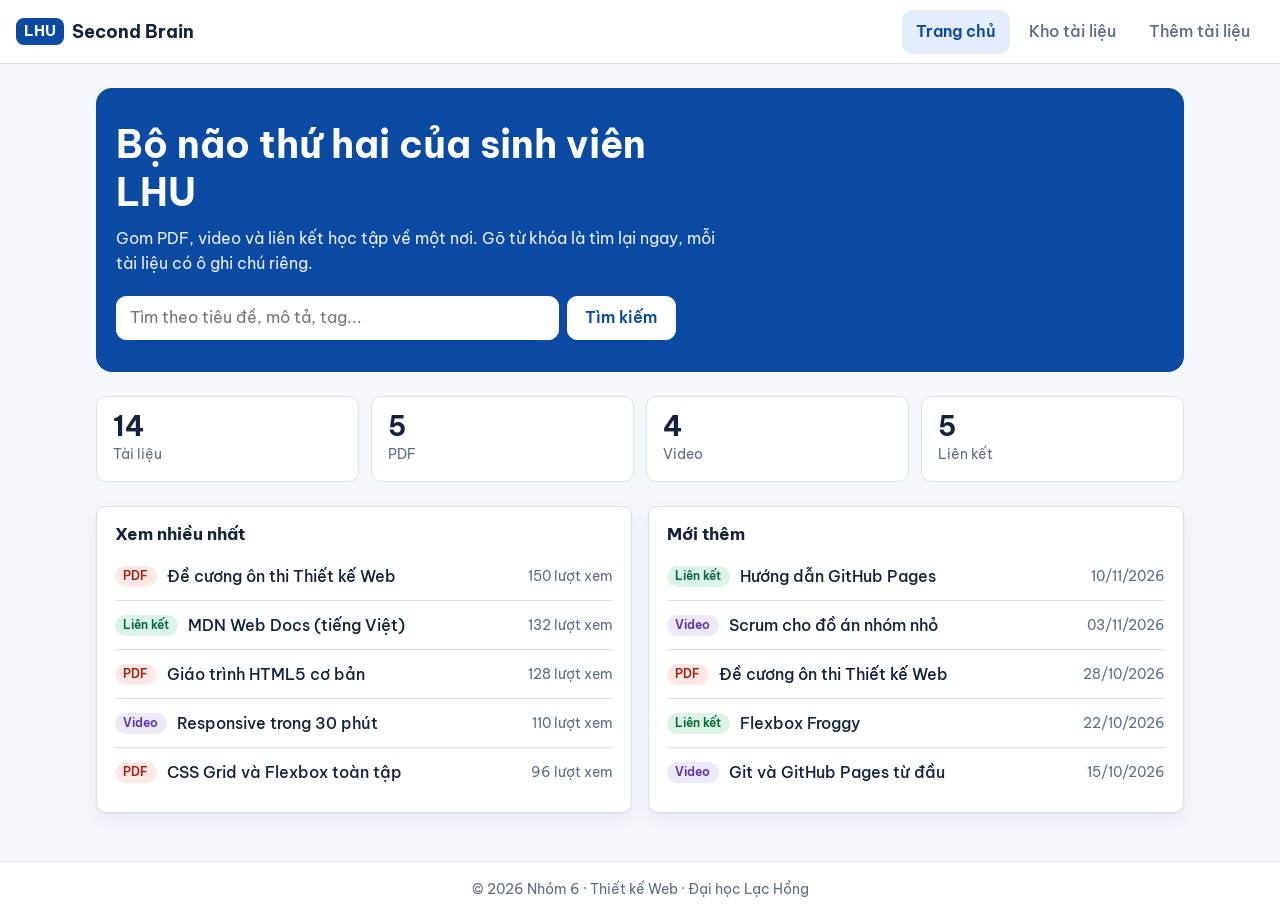
==== commit 45680038: "Rename lhu-second-brain.html to index.html" ====
--- a/index.html
+++ b/index.html
@@ -1,62 +1,499 @@
 <!DOCTYPE html>
 <html lang="vi">
 <head>
-  <meta charset="UTF-8">
-  <meta name="viewport" content="width=device-width, initial-scale=1">
-  <meta name="description" content="LHU Second Brain - quản lý và tìm kiếm tài liệu học tập PDF, video, liên kết.">
-  <title>Trang chủ | LHU Second Brain</title>
-  <link rel="stylesheet" href="css/style.css">
+<meta charset="UTF-8">
+<meta name="viewport" content="width=device-width, initial-scale=1, viewport-fit=cover">
+<title>LHU Second Brain · Kho tài liệu cá nhân</title>
+<link rel="preconnect" href="https://fonts.googleapis.com">
+<link rel="stylesheet" href="https://fonts.googleapis.com/css2?family=Be+Vietnam+Pro:wght@400;500;600;700&display=swap">
+<style>
+:root{
+  --bg:#f4f7fc;--surface:#fff;--ink:#14213d;--muted:#5b6b88;--line:#d9e1ef;
+  --primary:#0b4aa2;--primary-ink:#fff;--primary-soft:#e4edfb;--danger:#b42318;--ok:#067647;
+  --pdf-bg:#fde8e6;--pdf-fg:#a3200f;--video-bg:#eee8fb;--video-fg:#5a32b0;--link-bg:#dcf4e6;--link-fg:#05683e;
+  --r:10px;--shadow:0 1px 2px rgba(20,33,61,.06),0 6px 18px rgba(20,33,61,.06);
+  --font:"Be Vietnam Pro",system-ui,-apple-system,"Segoe UI",Roboto,Arial,sans-serif;
+  color-scheme:light;
+  box-sizing:border-box;padding-top:env(safe-area-inset-top,0px);padding-bottom:env(safe-area-inset-bottom,0px);
+}
+@media (prefers-color-scheme:dark){:root:not([data-theme="light"]){
+  --bg:#0c1426;--surface:#14203a;--ink:#e8eefb;--muted:#9fb0cf;--line:#26385c;
+  --primary:#6aa4ff;--primary-ink:#06142e;--primary-soft:#1a2c52;--danger:#ff8a7a;--ok:#5fd39b;
+  --pdf-bg:#4a1d18;--pdf-fg:#ffb4a8;--video-bg:#33265c;--video-fg:#cdb8ff;--link-bg:#12402c;--link-fg:#8be0b4;
+  --shadow:none;color-scheme:dark}}
+:root[data-theme="dark"]{
+  --bg:#0c1426;--surface:#14203a;--ink:#e8eefb;--muted:#9fb0cf;--line:#26385c;
+  --primary:#6aa4ff;--primary-ink:#06142e;--primary-soft:#1a2c52;--danger:#ff8a7a;--ok:#5fd39b;
+  --pdf-bg:#4a1d18;--pdf-fg:#ffb4a8;--video-bg:#33265c;--video-fg:#cdb8ff;--link-bg:#12402c;--link-fg:#8be0b4;
+  --shadow:none;color-scheme:dark}
+html{height:100%;scroll-padding-top:env(safe-area-inset-top,0px)}
+*,*::before,*::after{box-sizing:inherit}
+body{margin:0;min-height:100%;background:var(--bg);color:var(--ink);font:400 16px/1.6 var(--font);display:flex;flex-direction:column}
+h1,h2,h3{line-height:1.25;margin:0}
+button,input,select,textarea{font:inherit;color:inherit}
+a{color:var(--primary)}
+:focus-visible{outline:3px solid var(--primary);outline-offset:2px}
+.wrap{width:100%;max-width:1120px;margin:0 auto;padding:0 1rem}
+
+/* Header */
+.top{background:var(--surface);border-bottom:1px solid var(--line)}
+.nav{display:flex;align-items:center;justify-content:space-between;gap:.75rem;flex-wrap:wrap;padding:.6rem 1rem}
+.brand{font-weight:700;font-size:1.1rem;color:var(--ink);text-decoration:none;display:flex;gap:.5rem;align-items:center}
+.brand b{background:var(--primary);color:var(--primary-ink);border-radius:8px;padding:.1rem .5rem;font-size:.95rem}
+.menu{display:flex;gap:.25rem;list-style:none;margin:0;padding:0;flex-wrap:wrap}
+.menu a{display:inline-flex;align-items:center;min-height:44px;padding:0 .9rem;border-radius:var(--r);text-decoration:none;color:var(--muted);font-weight:500}
+.menu a:hover{background:var(--primary-soft);color:var(--ink)}
+.menu a[aria-current="page"]{background:var(--primary-soft);color:var(--primary);font-weight:600}
+main{flex:1;padding:1.5rem 0 3rem}
+.view[hidden]{display:none}
+
+/* Buttons & fields */
+.btn{display:inline-flex;align-items:center;justify-content:center;gap:.4rem;min-height:44px;padding:0 1.1rem;border-radius:var(--r);border:1px solid var(--primary);background:var(--primary);color:var(--primary-ink);font-weight:600;cursor:pointer;text-decoration:none;transition:filter .15s,background .15s}
+.btn:hover{filter:brightness(1.08)}
+.btn:disabled,.btn[aria-disabled="true"]{opacity:.45;cursor:not-allowed;filter:none}
+.btn.ghost{background:transparent;color:var(--primary)}
+.btn.ghost:hover{background:var(--primary-soft)}
+.btn.danger{background:transparent;border-color:var(--danger);color:var(--danger)}
+.input{width:100%;min-height:44px;padding:.5rem .8rem;border:1px solid var(--line);border-radius:var(--r);background:var(--surface)}
+textarea.input{resize:vertical;min-height:7rem}
+.input[aria-invalid="true"]{border-color:var(--danger)}
+.err{display:block;min-height:1.25rem;color:var(--danger);font-size:.85rem}
+
+/* Hero */
+.hero{background:var(--primary);color:var(--primary-ink);border-radius:16px;padding:2rem 1.25rem;margin-bottom:1.5rem}
+.hero h1{font-size:clamp(1.6rem,4vw,2.4rem);max-width:20ch}
+.hero p{margin:.6rem 0 1.2rem;max-width:56ch;opacity:.92}
+.hero form{display:flex;gap:.5rem;flex-wrap:wrap;max-width:560px}
+.hero .input{flex:1 1 220px;color:#14213d;background:#fff;border-color:#fff}
+.hero .btn{background:#fff;color:#0b4aa2;border-color:#fff}
+
+/* Home */
+.stats{display:grid;grid-template-columns:repeat(4,1fr);gap:.75rem;margin-bottom:1.5rem}
+.stat{background:var(--surface);border:1px solid var(--line);border-radius:var(--r);padding:.9rem 1rem}
+.stat strong{display:block;font-size:1.7rem;line-height:1.1}
+.stat span{color:var(--muted);font-size:.9rem}
+.cols{display:grid;grid-template-columns:1fr 1fr;gap:1rem}
+.panel{background:var(--surface);border:1px solid var(--line);border-radius:var(--r);padding:1rem 1.1rem;box-shadow:var(--shadow)}
+.panel h2{font-size:1.05rem;margin-bottom:.5rem}
+.rows{list-style:none;margin:0;padding:0}
+.rows li+li{border-top:1px solid var(--line)}
+.row-btn{width:100%;display:flex;align-items:center;gap:.6rem;min-height:48px;padding:.4rem 0;background:none;border:0;text-align:left;cursor:pointer}
+.row-btn:hover .row-t{color:var(--primary)}
+.row-t{flex:1;font-weight:500;min-width:0}
+.row-m{color:var(--muted);font-size:.85rem;white-space:nowrap}
+
+/* Badge, chips */
+.badge{display:inline-block;padding:.05rem .55rem;border-radius:99px;font-size:.78rem;font-weight:600;white-space:nowrap}
+.badge.pdf{background:var(--pdf-bg);color:var(--pdf-fg)}
+.badge.video{background:var(--video-bg);color:var(--video-fg)}
+.badge.link{background:var(--link-bg);color:var(--link-fg)}
+.chips{display:flex;flex-wrap:wrap;gap:.4rem}
+.chip{min-height:44px;padding:0 .9rem;border-radius:99px;border:1px solid var(--line);background:var(--surface);cursor:pointer;transition:background .15s}
+.chip:hover{background:var(--primary-soft)}
+.chip[aria-pressed="true"]{background:var(--primary);border-color:var(--primary);color:var(--primary-ink);font-weight:600}
+.tag{display:inline-block;padding:0 .5rem;border-radius:6px;background:var(--primary-soft);color:var(--primary);font-size:.8rem}
+
+/* Library */
+.page-h{font-size:1.6rem;margin-bottom:1rem}
+.toolbar{display:grid;grid-template-columns:1fr auto auto auto;gap:.5rem;margin-bottom:.9rem}
+.seg{display:flex;border:1px solid var(--line);border-radius:var(--r);overflow:hidden}
+.seg button{min-height:44px;padding:0 .9rem;border:0;background:var(--surface);cursor:pointer}
+.seg button[aria-pressed="true"]{background:var(--primary);color:var(--primary-ink);font-weight:600}
+.count{color:var(--muted);margin:.9rem 0 .75rem}
+.docs.card-view{display:grid;grid-template-columns:repeat(3,1fr);gap:1rem}
+.doc{background:var(--surface);border:1px solid var(--line);border-radius:var(--r);padding:1rem;cursor:pointer;display:flex;flex-direction:column;gap:.5rem;transition:border-color .15s,box-shadow .15s}
+.doc:hover{border-color:var(--primary);box-shadow:var(--shadow)}
+.doc h3{font-size:1.02rem}
+.doc .desc{margin:0;color:var(--muted);font-size:.92rem;display:-webkit-box;-webkit-line-clamp:2;-webkit-box-orient:vertical;overflow:hidden}
+.doc .tags{display:flex;flex-wrap:wrap;gap:.3rem}
+.doc .meta{margin-top:auto;display:flex;justify-content:space-between;gap:.5rem;color:var(--muted);font-size:.82rem}
+.docs.list-view{display:flex;flex-direction:column;gap:.5rem}
+.list-view .doc{flex-direction:row;flex-wrap:wrap;align-items:center;gap:.4rem .8rem;padding:.6rem .9rem}
+.list-view .doc h3{flex:1 1 220px;min-width:0}
+.list-view .doc .desc{display:none}
+.list-view .doc .meta{margin:0;gap:.8rem}
+.empty{text-align:center;padding:2.5rem 1rem;background:var(--surface);border:1px dashed var(--line);border-radius:var(--r)}
+.empty h2{font-size:1.15rem;margin-bottom:.4rem}
+.empty p{color:var(--muted);margin:0 0 1rem}
+
+/* Detail & form */
+.back{margin-bottom:1rem}
+.grid2{display:grid;grid-template-columns:1.3fr 1fr;gap:1rem;align-items:start}
+.card{background:var(--surface);border:1px solid var(--line);border-radius:var(--r);padding:1.25rem;box-shadow:var(--shadow)}
+.dmeta{display:flex;flex-wrap:wrap;gap:.4rem .9rem;align-items:center;color:var(--muted);font-size:.9rem;margin-bottom:.7rem}
+.card h1{font-size:1.6rem;margin-bottom:.7rem}
+.sum{background:var(--bg);border-radius:var(--r);padding:.8rem 1rem;margin:1rem 0}
+.sum b{display:block;font-size:.85rem;color:var(--muted);margin-bottom:.2rem}
+.sum p{margin:0}
+.actions{display:flex;gap:.5rem;flex-wrap:wrap;margin-top:.5rem}
+.foot{display:flex;justify-content:space-between;gap:.5rem;margin:.2rem 0 .6rem;color:var(--muted);font-size:.85rem}
+.rel{margin-top:1.5rem}
+.rel h2{font-size:1.1rem;margin-bottom:.6rem}
+.sub{color:var(--muted);margin:.2rem 0 1rem}
+.form{max-width:680px}
+.f2{display:grid;grid-template-columns:2fr 1fr;gap:1rem}
+label{display:block;font-weight:600;margin-bottom:.25rem}
+label small{font-weight:400;color:var(--muted)}
+.fg{margin-bottom:.4rem}
+.state{max-width:520px;margin:2rem auto;text-align:center}
+
+/* Toast */
+.toast{position:fixed;left:50%;bottom:calc(1.25rem + env(safe-area-inset-bottom,0px));transform:translate(-50%,20px);opacity:0;pointer-events:none;background:var(--ink);color:var(--bg);padding:.7rem 1.1rem;border-radius:var(--r);font-weight:500;transition:opacity .2s,transform .2s;max-width:90vw;z-index:20}
+.toast.show{opacity:1;transform:translate(-50%,0)}
+.toast.error{background:var(--danger);color:#fff}
+.foot-site{border-top:1px solid var(--line);background:var(--surface);color:var(--muted);text-align:center;padding:1rem;font-size:.88rem}
+
+@media (max-width:900px){
+  .docs.card-view{grid-template-columns:repeat(2,1fr)}
+  .grid2,.cols{grid-template-columns:1fr}
+  .toolbar{grid-template-columns:1fr 1fr}
+  .toolbar .input{grid-column:1/-1}
+}
+@media (max-width:560px){
+  .docs.card-view{grid-template-columns:1fr}
+  .stats{grid-template-columns:repeat(2,1fr)}
+  .f2{grid-template-columns:1fr}
+  .toolbar{grid-template-columns:1fr}
+  .seg button{flex:1}
+}
+@media (prefers-reduced-motion:reduce){*{transition:none!important}}
+</style>
 </head>
 <body>
-  <header class="kb-header">
-    <nav class="kb-nav" aria-label="Điều hướng chính">
-      <a class="kb-brand" href="index.html" aria-label="LHU Second Brain, về trang chủ"><span aria-hidden="true">📚</span> LHU Second Brain</a>
-      <input type="checkbox" id="kb-nav-toggle" class="kb-nav__toggle" aria-label="Hiển thị menu điều hướng">
-      <label for="kb-nav-toggle" class="kb-nav__burger" aria-hidden="true">☰</label>
-      <ul class="kb-nav__menu">
-        <li><a href="index.html" class="kb-active" aria-current="page">Trang chủ</a></li>
-        <li><a href="library.html">Kho tài liệu</a></li>
-        <li><a href="add.html">Thêm tài liệu</a></li>
-      </ul>
-    </nav>
-  </header>
-  <main>
-    <section class="kb-hero" aria-labelledby="kb-hero-heading">
-      <span class="kb-hero__eyebrow">KHO TRI THỨC CÁ NHÂN</span>
-      <h1 id="kb-hero-heading">Bộ não thứ hai<br>cho hành trình học tập</h1>
-      <p>Lưu trữ PDF, video và liên kết ở một nơi. Tìm nhanh, sắp xếp khoa học và ghi chú ngay khi đọc.</p>
-      <form class="kb-hero__search" action="library.html" method="get" role="search">
-        <label class="kb-sr-only" for="home-search">Tìm tài liệu</label>
-        <input class="kb-input" id="home-search" type="search" name="q" placeholder="Tìm tài liệu theo tên, mô tả, tag…" autocomplete="off">
-        <button class="kb-btn kb-btn--light" type="submit">Tìm kiếm</button>
-      </form>
-      <div class="kb-hero__actions"><a class="kb-hero__link" href="library.html">Khám phá kho tài liệu <span aria-hidden="true">→</span></a></div>
-    </section>
-
-    <section class="kb-stat-section" aria-labelledby="kb-stat-heading">
-      <div class="kb-section-heading">
-        <div><span class="kb-section-label">TỔNG QUAN</span><h2 id="kb-stat-heading">Thống kê kho tài liệu</h2></div>
+<header class="top">
+  <nav class="nav" aria-label="Điều hướng chính">
+    <a class="brand" href="#home"><b>LHU</b> Second Brain</a>
+    <ul class="menu">
+      <li><a href="#home" data-nav="home">Trang chủ</a></li>
+      <li><a href="#library" data-nav="library">Kho tài liệu</a></li>
+      <li><a href="#add" data-nav="add">Thêm tài liệu</a></li>
+    </ul>
+  </nav>
+</header>
+
+<main>
+<div class="wrap">
+
+<!-- TRANG CHỦ -->
+<section class="view" id="v-home" hidden>
+  <div class="hero">
+    <h1>Bộ não thứ hai của sinh viên LHU</h1>
+    <p>Gom PDF, video và liên kết học tập về một nơi. Gõ từ khóa là tìm lại ngay, mỗi tài liệu có ô ghi chú riêng.</p>
+    <form id="hero-form" role="search">
+      <input class="input" id="hero-q" type="search" placeholder="Tìm theo tiêu đề, mô tả, tag..." aria-label="Tìm tài liệu" autocomplete="off">
+      <button class="btn" type="submit">Tìm kiếm</button>
+    </form>
+  </div>
+  <div class="stats" id="stats"></div>
+  <div class="cols">
+    <section class="panel"><h2>Xem nhiều nhất</h2><ul class="rows" id="top-viewed"></ul></section>
+    <section class="panel"><h2>Mới thêm</h2><ul class="rows" id="recent"></ul></section>
+  </div>
+</section>
+
+<!-- KHO TÀI LIỆU -->
+<section class="view" id="v-library" hidden>
+  <h1 class="page-h">Kho tài liệu</h1>
+  <div class="toolbar">
+    <input class="input" id="search-input" type="search" placeholder="Tìm theo tiêu đề, mô tả, tag..." aria-label="Tìm tài liệu" autocomplete="off">
+    <select class="input" id="type-filter" aria-label="Lọc theo định dạng">
+      <option value="all">Tất cả định dạng</option><option value="pdf">PDF</option><option value="video">Video</option><option value="link">Liên kết</option>
+    </select>
+    <select class="input" id="sort-select" aria-label="Sắp xếp">
+      <option value="views">Xem nhiều nhất</option><option value="date">Mới nhất</option><option value="title">Tên A → Z</option>
+    </select>
+    <div class="seg" id="view-toggle" role="group" aria-label="Kiểu hiển thị">
+      <button type="button" data-view="card" aria-pressed="true">Thẻ</button>
+      <button type="button" data-view="list" aria-pressed="false">Danh sách</button>
+    </div>
+  </div>
+  <div class="chips" id="tag-chips" aria-label="Lọc theo tag"></div>
+  <p class="count" id="result-count" aria-live="polite"></p>
+  <div class="docs card-view" id="doc-container"></div>
+</section>
+
+<!-- CHI TIẾT -->
+<section class="view" id="v-detail" hidden>
+  <div class="back"><a class="btn ghost" href="#library">← Quay về Kho tài liệu</a></div>
+  <div class="card state" id="not-found" hidden>
+    <h2>Không tìm thấy tài liệu</h2>
+    <p class="sub">Tài liệu không tồn tại hoặc bạn mở trang này khi chưa chọn tài liệu nào.</p>
+    <a class="btn" href="#library">Về Kho tài liệu</a>
+  </div>
+  <div id="detail-body" hidden>
+    <div class="grid2">
+      <article class="card">
+        <div class="dmeta"><span class="badge" id="d-badge"></span><span id="d-date"></span><span id="d-views"></span></div>
+        <h1 id="d-title"></h1>
+        <div class="chips" id="d-tags"></div>
+        <div class="sum"><b>Mô tả</b><p id="d-desc"></p></div>
+        <div class="actions"><a class="btn" id="d-open" target="_blank" rel="noopener noreferrer">Mở tài liệu</a></div>
+      </article>
+      <aside class="card">
+        <h2>Ghi chú cá nhân</h2>
+        <p class="sub">Ghi chú riêng của bạn về tài liệu này, tối đa 500 ký tự.</p>
+        <label class="sr" for="note" style="position:absolute;left:-9999px">Ghi chú</label>
+        <textarea class="input" id="note" maxlength="500" placeholder="Viết ghi chú của bạn ở đây..."></textarea>
+        <div class="foot"><span class="err" id="note-err"></span><span id="note-count">0/500</span></div>
+        <div class="actions">
+          <button class="btn" id="note-save" type="button">Lưu ghi chú</button>
+          <button class="btn danger" id="note-del" type="button">Xóa ghi chú</button>
+        </div>
+      </aside>
+    </div>
+    <section class="rel" id="rel-sec" hidden><h2>Tài liệu liên quan</h2><div class="docs card-view" id="rel-grid"></div></section>
+  </div>
+</section>
+
+<!-- THÊM TÀI LIỆU -->
+<section class="view" id="v-add" hidden>
+  <div class="card form">
+    <h1 class="page-h" style="margin-bottom:.2rem">Thêm tài liệu mới</h1>
+    <p class="sub">Điền thông tin bên dưới. Nút lưu sẽ bật khi mọi trường hợp lệ.</p>
+    <form id="add-form" novalidate>
+      <div class="f2">
+        <div class="fg"><label for="f-title">Tiêu đề</label>
+          <input class="input" id="f-title" maxlength="100" placeholder="VD: Giáo trình HTML5 cơ bản" autocomplete="off">
+          <span class="err" id="e-title"></span></div>
+        <div class="fg"><label for="f-type">Định dạng</label>
+          <select class="input" id="f-type"><option value="">-- Chọn --</option><option value="pdf">PDF</option><option value="video">Video</option><option value="link">Liên kết</option></select>
+          <span class="err" id="e-type"></span></div>
       </div>
-      <div id="stats" class="kb-stats" aria-live="polite"><p class="kb-loading">Đang tải số liệu…</p></div>
-    </section>
-
-    <section class="kb-home-sections" aria-label="Tài liệu nổi bật và mới thêm">
-      <section class="kb-widget" id="top-viewed" aria-labelledby="top-title">
-        <div class="kb-widget__heading"><div><span class="kb-section-label">KHÁM PHÁ</span><h2 id="top-title">Xem nhiều nhất</h2></div><a href="library.html?sort=views" class="kb-text-link">Xem tất cả</a></div>
-        <div id="home-top-container" class="kb-home-list" aria-live="polite"><p class="kb-loading">Đang tải tài liệu…</p></div>
-      </section>
-      <section class="kb-widget" aria-labelledby="recent-title">
-        <div class="kb-widget__heading"><div><span class="kb-section-label">CẬP NHẬT</span><h2 id="recent-title">Mới thêm gần đây</h2></div><a href="library.html?sort=date" class="kb-text-link">Xem tất cả</a></div>
-        <div id="recent" class="kb-home-list" aria-live="polite"><p class="kb-loading">Đang tải tài liệu…</p></div>
-      </section>
-    </section>
-  </main>
-  <footer class="kb-footer"><p>© 2026 Nhóm 6 · Thiết kế Web (111101) · Đại học Lạc Hồng</p></footer>
-  <!-- Giữ nguyên thứ tự script theo PLAN.md -->
-  <script src="js/data.js"></script>
-  <script src="js/storage.js"></script>
-  <script src="js/logic.js"></script>
-  <script src="js/ui.js"></script>
-  <script src="js/app.js"></script>
+      <div class="fg"><label for="f-url">Đường dẫn URL <small id="url-hint">(bắt buộc với Video và Liên kết)</small></label>
+        <input class="input" id="f-url" type="url" placeholder="https://example.com/tai-lieu" autocomplete="off">
+        <span class="err" id="e-url"></span></div>
+      <div class="fg"><label for="f-tags">Tags <small>(cách nhau bằng dấu phẩy, tối đa 5)</small></label>
+        <input class="input" id="f-tags" placeholder="VD: html, css, ôn thi" autocomplete="off">
+        <span class="err" id="e-tags"></span></div>
+      <div class="fg"><label for="f-desc">Mô tả</label>
+        <textarea class="input" id="f-desc" maxlength="200" placeholder="Mô tả ngắn gọn nội dung tài liệu..."></textarea>
+        <div class="foot"><span class="err" id="e-desc"></span><span id="desc-count">0/200</span></div></div>
+      <div class="actions"><button class="btn" id="add-submit" type="submit" disabled>Lưu tài liệu</button><a class="btn ghost" href="#library">Hủy</a></div>
+    </form>
+  </div>
+</section>
+
+</div>
+</main>
+<footer class="foot-site">© 2026 Nhóm 6 · Thiết kế Web · Đại học Lạc Hồng</footer>
+<div class="toast" id="toast" role="status" aria-live="polite"></div>
+
+<script>
+/* ========== DATA (Data Contract: id,title,type,tags,description,url,views,addedAt,note) ========== */
+const DOCUMENTS=[
+{id:1,title:"Giáo trình HTML5 cơ bản",type:"pdf",tags:["html","co-ban"],description:"Cấu trúc trang, thẻ semantic, form và bảng. Phù hợp ôn lại kiến thức nền trước khi làm đồ án.",url:"#",views:128,addedAt:"2026-09-05",note:""},
+{id:2,title:"CSS Grid và Flexbox toàn tập",type:"pdf",tags:["css","layout"],description:"Cách dựng bố cục hai chiều bằng Grid và một chiều bằng Flexbox, kèm ví dụ responsive.",url:"#",views:96,addedAt:"2026-09-12",note:""},
+{id:3,title:"JavaScript thuần: DOM và sự kiện",type:"pdf",tags:["javascript","dom"],description:"Chọn phần tử, gắn sự kiện, tạo và cập nhật giao diện bằng JavaScript không dùng thư viện.",url:"#",views:84,addedAt:"2026-09-20",note:""},
+{id:4,title:"Cẩm nang Git cho làm việc nhóm",type:"pdf",tags:["git","lam-nhom"],description:"Quy trình nhánh, commit, pull request và cách giải quyết xung đột khi nhiều người cùng sửa.",url:"#",views:72,addedAt:"2026-10-01",note:""},
+{id:5,title:"Đề cương ôn thi Thiết kế Web",type:"pdf",tags:["on-thi","html","css"],description:"Tổng hợp câu hỏi trọng tâm và bài tập mẫu của học phần Thiết kế Web.",url:"#",views:150,addedAt:"2026-10-28",note:""},
+{id:6,title:"Responsive trong 30 phút",type:"video",tags:["css","responsive"],description:"Media query, đơn vị tương đối và cách kiểm tra giao diện ở 360, 768 và 1280px.",url:"#",views:110,addedAt:"2026-09-18",note:""},
+{id:7,title:"Luyện Regex kiểm tra form",type:"video",tags:["javascript","regex"],description:"Viết biểu thức chính quy kiểm tra email, URL, số điện thoại và báo lỗi ngay khi gõ.",url:"#",views:67,addedAt:"2026-10-08",note:""},
+{id:8,title:"Git và GitHub Pages từ đầu",type:"video",tags:["git","deploy"],description:"Tạo repo, đẩy code và bật GitHub Pages để có đường dẫn demo công khai.",url:"#",views:58,addedAt:"2026-10-15",note:""},
+{id:9,title:"Scrum cho đồ án nhóm nhỏ",type:"video",tags:["lam-nhom","scrum"],description:"Chia Sprint ngắn, họp nhanh và theo dõi tiến độ bằng bảng Kanban.",url:"#",views:44,addedAt:"2026-11-03",note:""},
+{id:10,title:"MDN Web Docs (tiếng Việt)",type:"link",tags:["html","css","javascript","tra-cuu"],description:"Tài liệu tra cứu chuẩn cho HTML, CSS và JavaScript, có ví dụ chạy thử.",url:"https://developer.mozilla.org/vi/",views:132,addedAt:"2026-09-02",note:""},
+{id:11,title:"Can I use",type:"link",tags:["css","tra-cuu"],description:"Kiểm tra trình duyệt nào hỗ trợ tính năng CSS, HTML hoặc JavaScript bạn định dùng.",url:"https://caniuse.com/",views:49,addedAt:"2026-09-25",note:""},
+{id:12,title:"Regex101",type:"link",tags:["regex","tra-cuu"],description:"Thử và giải thích biểu thức chính quy trực tiếp, hữu ích khi viết validation.",url:"https://regex101.com/",views:61,addedAt:"2026-10-11",note:""},
+{id:13,title:"Flexbox Froggy",type:"link",tags:["css","layout","luyen-tap"],description:"Trò chơi luyện Flexbox qua các màn thử thách ngắn.",url:"https://flexboxfroggy.com/#vi",views:38,addedAt:"2026-10-22",note:""},
+{id:14,title:"Hướng dẫn GitHub Pages",type:"link",tags:["git","deploy"],description:"Trang chính thức hướng dẫn xuất bản website tĩnh từ repository.",url:"https://docs.github.com/en/pages",views:41,addedAt:"2026-11-10",note:""}
+];
+
+/* ========== STORAGE (chỉ nơi này chạm localStorage; có dự phòng bộ nhớ khi bị chặn) ========== */
+const KBStorage=(()=>{
+  const mem={};
+  const read=(k,def)=>{try{const v=localStorage.getItem(k);if(v!==null)return JSON.parse(v)}catch(e){}return mem[k]!==undefined?mem[k]:def};
+  const write=(k,v)=>{mem[k]=v;try{localStorage.setItem(k,JSON.stringify(v))}catch(e){}return true};
+  const userDocs=()=>read("kb_user_docs",[]);
+  const notes=()=>read("kb_notes",{});
+  const views=()=>read("kb_views",{});
+  return{
+    getAllDocuments(){
+      const n=notes(),v=views();
+      return DOCUMENTS.concat(userDocs()).map(d=>({...d,tags:[...d.tags],views:d.views+(v[d.id]||0),note:n[d.id]!==undefined?n[d.id]:d.note}));
+    },
+    addDocument(data){
+      try{
+        const list=userDocs();
+        const id=Math.max(999,...list.map(d=>d.id))+1;
+        const doc={id,title:data.title,type:data.type,tags:data.tags,description:data.description,url:data.url||"#",views:0,addedAt:new Date().toISOString().slice(0,10),note:""};
+        write("kb_user_docs",list.concat(doc));return doc;
+      }catch(e){return null}
+    },
+    increaseViews(id){const v=views();v[id]=(v[id]||0)+1;write("kb_views",v)},
+    saveNote(id,text){const n=notes();n[id]=text;write("kb_notes",n)},
+    deleteNote(id){const n=notes();n[id]="";write("kb_notes",n)}
+  };
+})();
+
+/* ========== LOGIC (hàm thuần, không sửa mảng gốc, không đụng DOM) ========== */
+const vn=s=>String(s).normalize("NFD").replace(/[\u0300-\u036f]/g,"").replace(/đ/g,"d").replace(/Đ/g,"D").toLowerCase().replace(/-/g," ").replace(/\s+/g," ").trim();
+const Logic={
+  filterByKeyword(docs,kw){const k=vn(kw||"");if(!k)return[...docs];return docs.filter(d=>vn([d.title,d.description,...d.tags].join(" ")).includes(k))},
+  filterByType(docs,t){return!t||t==="all"?[...docs]:docs.filter(d=>d.type===t)},
+  filterByTag(docs,tag){return!tag?[...docs]:docs.filter(d=>d.tags.includes(tag))},
+  sortByViews(docs,o="desc"){return[...docs].sort((a,b)=>o==="asc"?a.views-b.views:b.views-a.views)},
+  sortByDate(docs,o="desc"){return[...docs].sort((a,b)=>o==="asc"?Date.parse(a.addedAt)-Date.parse(b.addedAt):Date.parse(b.addedAt)-Date.parse(a.addedAt))},
+  sortByTitle(docs){return[...docs].sort((a,b)=>a.title.localeCompare(b.title,"vi"))},
+  getTopViewed(docs,n=5){return Logic.sortByViews(docs).slice(0,n)},
+  getRecent(docs,n=5){return Logic.sortByDate(docs).slice(0,n)},
+  getAllTags(docs){return[...new Set(docs.flatMap(d=>d.tags))].sort((a,b)=>a.localeCompare(b,"vi"))},
+  countByType(docs){return docs.reduce((c,d)=>{c[d.type]=(c[d.type]||0)+1;return c},{pdf:0,video:0,link:0})},
+  findById(docs,id){return docs.find(d=>d.id===Number(id))||null},
+  findRelated(docs,doc,n=3){
+    return docs.filter(d=>d.id!==doc.id).map(d=>({d,s:d.tags.filter(t=>doc.tags.includes(t)).length*2+(d.type===doc.type?1:0),c:d.tags.filter(t=>doc.tags.includes(t)).length}))
+      .filter(x=>x.c>0).sort((a,b)=>b.s-a.s||b.d.views-a.d.views).slice(0,n).map(x=>x.d)},
+  applyFilters(docs,o){
+    let r=Logic.filterByKeyword(docs,o.keyword);r=Logic.filterByType(r,o.type);r=Logic.filterByTag(r,o.tag);
+    return o.sortBy==="date"?Logic.sortByDate(r):o.sortBy==="title"?Logic.sortByTitle(r):Logic.sortByViews(r)}
+};
+
+/* ========== UI ========== */
+const $=id=>document.getElementById(id);
+const esc=s=>String(s).replace(/[&<>"']/g,c=>({"&":"&amp;","<":"&lt;",">":"&gt;",'"':"&quot;","'":"&#39;"}[c]));
+const TYPE_LABEL={pdf:"PDF",video:"Video",link:"Liên kết"};
+const fmtDate=d=>d.split("-").reverse().join("/");
+const badge=t=>`<span class="badge ${t}">${TYPE_LABEL[t]}</span>`;
+let toastTimer;
+function toast(msg,kind){const t=$("toast");t.textContent=msg;t.className="toast show"+(kind==="error"?" error":"");clearTimeout(toastTimer);toastTimer=setTimeout(()=>t.classList.remove("show"),2200)}
+
+const UI={
+  cards(docs,el){el.innerHTML=docs.map(d=>`<article class="doc" tabindex="0" role="link" data-open="${d.id}" aria-label="${esc(d.title)}">
+    <div>${badge(d.type)}</div><h3>${esc(d.title)}</h3><p class="desc">${esc(d.description)}</p>
+    <div class="tags">${d.tags.map(t=>`<span class="tag">${esc(t)}</span>`).join("")}</div>
+    <div class="meta"><span>${d.views} lượt xem</span><span>${fmtDate(d.addedAt)}</span></div></article>`).join("")},
+  chips(tags,el,active){el.innerHTML=tags.map(t=>`<button class="chip" type="button" data-tag="${esc(t)}" aria-pressed="${t===active}">${esc(t)}</button>`).join("")},
+  empty(el){el.innerHTML=`<div class="empty" style="grid-column:1/-1"><h2>Không tìm thấy tài liệu phù hợp</h2><p>Thử đổi từ khóa hoặc bỏ bớt bộ lọc.</p><button class="btn" type="button" data-clear>Xóa bộ lọc</button></div>`},
+  rows(docs,el,metaFn){el.innerHTML=docs.map(d=>`<li><button class="row-btn" type="button" data-open="${d.id}">${badge(d.type)}<span class="row-t">${esc(d.title)}</span><span class="row-m">${metaFn(d)}</span></button></li>`).join("")}
+};
+
+/* ========== TRẠNG THÁI & ĐIỀU HƯỚNG ========== */
+const state={q:"",type:"all",tag:"",sortBy:"views",view:"card",currentId:null};
+const ROUTES=["home","library","detail","add"];
+
+function route(){
+  const name=ROUTES.includes(location.hash.slice(1))?location.hash.slice(1):"home";
+  ROUTES.forEach(r=>$("v-"+r).hidden=r!==name);
+  document.querySelectorAll("[data-nav]").forEach(a=>{const on=a.dataset.nav===name||(name==="detail"&&a.dataset.nav==="library");on?a.setAttribute("aria-current","page"):a.removeAttribute("aria-current")});
+  ({home:renderHome,library:renderLibrary,detail:renderDetail,add:renderAddForm})[name]();
+  window.scrollTo(0,0);
+}
+function go(name){location.hash==="#"+name?route():(location.hash=name)}
+function openDetail(id){state.currentId=Number(id);KBStorage.increaseViews(state.currentId);go("detail")}  // tăng lượt xem đúng 1 lần mỗi lần mở
+
+/* --- Trang chủ --- */
+function renderHome(){
+  const docs=KBStorage.getAllDocuments(),c=Logic.countByType(docs);
+  $("stats").innerHTML=[[docs.length,"Tài liệu"],[c.pdf,"PDF"],[c.video,"Video"],[c.link,"Liên kết"]].map(([n,l])=>`<div class="stat"><strong>${n}</strong><span>${l}</span></div>`).join("");
+  UI.rows(Logic.getTopViewed(docs),$("top-viewed"),d=>d.views+" lượt xem");
+  UI.rows(Logic.getRecent(docs),$("recent"),d=>fmtDate(d.addedAt));
+}
+
+/* --- Kho tài liệu --- */
+function renderLibrary(){
+  const docs=KBStorage.getAllDocuments();
+  const res=Logic.applyFilters(docs,{keyword:state.q,type:state.type,tag:state.tag,sortBy:state.sortBy});
+  if($("search-input")!==document.activeElement)$("search-input").value=state.q;
+  $("type-filter").value=state.type;$("sort-select").value=state.sortBy;
+  document.querySelectorAll("#view-toggle button").forEach(b=>b.setAttribute("aria-pressed",b.dataset.view===state.view));
+  UI.chips(Logic.getAllTags(docs),$("tag-chips"),state.tag);
+  $("result-count").textContent=res.length?`Tìm thấy ${res.length} tài liệu`:"Không có tài liệu nào";
+  const box=$("doc-container");box.className="docs "+(state.view==="list"?"list-view":"card-view");
+  res.length?UI.cards(res,box):UI.empty(box);
+}
+
+/* --- Chi tiết --- */
+function renderDetail(){
+  const doc=state.currentId!==null?Logic.findById(KBStorage.getAllDocuments(),state.currentId):null;
+  $("not-found").hidden=!!doc;$("detail-body").hidden=!doc;
+  if(!doc)return;
+  const b=$("d-badge");b.className="badge "+doc.type;b.textContent=TYPE_LABEL[doc.type];
+  $("d-date").textContent="Ngày thêm: "+fmtDate(doc.addedAt);$("d-views").textContent=doc.views+" lượt xem";
+  $("d-title").textContent=doc.title;$("d-desc").textContent=doc.description;
+  $("d-tags").innerHTML=doc.tags.map(t=>`<button class="chip" type="button" data-tag-go="${esc(t)}">${esc(t)}</button>`).join("");
+  const open=$("d-open"),has=doc.url&&doc.url!=="#";
+  has?(open.href=doc.url,open.removeAttribute("aria-disabled"),open.textContent="Mở tài liệu"):(open.removeAttribute("href"),open.setAttribute("aria-disabled","true"),open.textContent="Chưa có đường dẫn");
+  $("note").value=doc.note;updateNoteCount();$("note-err").textContent="";
+  const rel=Logic.findRelated(KBStorage.getAllDocuments(),doc,3);
+  $("rel-sec").hidden=!rel.length;UI.cards(rel,$("rel-grid"));
+}
+function updateNoteCount(){$("note-count").textContent=$("note").value.length+"/500"}
+
+/* --- Form thêm --- */
+const URL_RE=/^https?:\/\/[^\s/$.?#][^\s]*\.[^\s]{2,}$/i;
+const slug=s=>vn(s).replace(/[^a-z0-9 ]/g,"").trim().replace(/\s+/g,"-");
+const touched={};
+function parseTags(raw){return[...new Set(raw.split(",").map(slug).filter(Boolean))]}
+function validate(){
+  const e={},title=$("f-title").value.trim(),type=$("f-type").value,url=$("f-url").value.trim(),tags=parseTags($("f-tags").value),desc=$("f-desc").value.trim();
+  if(title.length<3||title.length>100)e.title="Tiêu đề cần từ 3 đến 100 ký tự";
+  if(!type)e.type="Hãy chọn định dạng";
+  if(url?!URL_RE.test(url):type&&type!=="pdf")e.url=url?"Đường dẫn cần bắt đầu bằng http:// hoặc https://":"Video và Liên kết cần có đường dẫn";
+  if(!tags.length)e.tags="Nhập ít nhất 1 tag";
+  else if(tags.length>5)e.tags="Tối đa 5 tag";
+  else if(tags.some(t=>t.length<2||t.length>20))e.tags="Mỗi tag cần từ 2 đến 20 ký tự";
+  if(!desc)e.desc="Hãy nhập mô tả ngắn";else if(desc.length>200)e.desc="Mô tả tối đa 200 ký tự";
+  return{e,data:{title,type,url,tags,description:desc}};
+}
+function refreshForm(){
+  const{e}=validate();
+  ["title","type","url","tags","desc"].forEach(k=>{
+    const show=touched[k]&&e[k],inp=$("f-"+k);
+    $("e-"+k).textContent=show?e[k]:"";inp.setAttribute("aria-invalid",show?"true":"false");
+  });
+  $("desc-count").textContent=$("f-desc").value.length+"/200";
+  $("url-hint").textContent=$("f-type").value==="pdf"?"(có thể để trống với PDF)":"(bắt buộc với Video và Liên kết)";
+  $("add-submit").disabled=Object.keys(e).length>0;
+}
+function renderAddForm(){$("add-form").reset();Object.keys(touched).forEach(k=>delete touched[k]);refreshForm()}
+
+/* ========== SỰ KIỆN ========== */
+document.addEventListener("click",ev=>{
+  const t=ev.target;
+  const open=t.closest("[data-open]");if(open){openDetail(open.dataset.open);return}
+  const chip=t.closest("#tag-chips [data-tag]");
+  if(chip){state.tag=state.tag===chip.dataset.tag?"":chip.dataset.tag;renderLibrary();return}
+  const tg=t.closest("[data-tag-go]");if(tg){state.tag=tg.dataset.tagGo;state.q="";state.type="all";go("library");return}
+  if(t.closest("[data-clear]")){Object.assign(state,{q:"",type:"all",tag:""});renderLibrary();return}
+  const v=t.closest("#view-toggle button");if(v){state.view=v.dataset.view;renderLibrary()}
+});
+document.addEventListener("keydown",ev=>{
+  if(ev.key==="Enter"&&ev.target.matches(".doc[data-open]"))openDetail(ev.target.dataset.open);
+});
+$("hero-form").addEventListener("submit",ev=>{ev.preventDefault();Object.assign(state,{q:$("hero-q").value.trim(),type:"all",tag:""});go("library")});
+$("search-input").addEventListener("input",ev=>{state.q=ev.target.value;renderLibrary()});
+$("type-filter").addEventListener("change",ev=>{state.type=ev.target.value;renderLibrary()});
+$("sort-select").addEventListener("change",ev=>{state.sortBy=ev.target.value;renderLibrary()});
+
+$("note").addEventListener("input",()=>{updateNoteCount();$("note-err").textContent=""});
+$("note-save").addEventListener("click",()=>{
+  const text=$("note").value.trim();
+  if(!text){$("note-err").textContent="Ghi chú đang trống";return}
+  if(text.length>500){$("note-err").textContent="Ghi chú tối đa 500 ký tự";return}
+  KBStorage.saveNote(state.currentId,text);$("note").value=text;updateNoteCount();toast("Đã lưu ghi chú");
+});
+$("note-del").addEventListener("click",()=>{
+  if(!$("note").value&&!Logic.findById(KBStorage.getAllDocuments(),state.currentId).note){toast("Chưa có ghi chú để xóa","error");return}
+  KBStorage.deleteNote(state.currentId);$("note").value="";updateNoteCount();toast("Đã xóa ghi chú");
+});
+
+["title","type","url","tags","desc"].forEach(k=>{
+  const el=$("f-"+k);
+  el.addEventListener("input",()=>{touched[k]=true;if(k==="type")touched.url=touched.url||!!$("f-url").value;refreshForm()});
+  el.addEventListener("change",()=>{touched[k]=true;refreshForm()});
+  el.addEventListener("blur",()=>{touched[k]=true;refreshForm()});
+});
+$("add-form").addEventListener("submit",ev=>{
+  ev.preventDefault();
+  const{e,data}=validate();
+  if(Object.keys(e).length){Object.keys(e).forEach(k=>touched[k]=true);refreshForm();return}
+  const doc=KBStorage.addDocument(data);
+  if(!doc){toast("Không lưu được tài liệu","error");return}
+  $("add-submit").disabled=true;toast("Đã lưu tài liệu");
+  Object.assign(state,{q:"",type:"all",tag:"",sortBy:"date"});
+  setTimeout(()=>go("library"),1000);
+});
+
+window.addEventListener("hashchange",route);
+route();
+</script>
 </body>
 </html>
